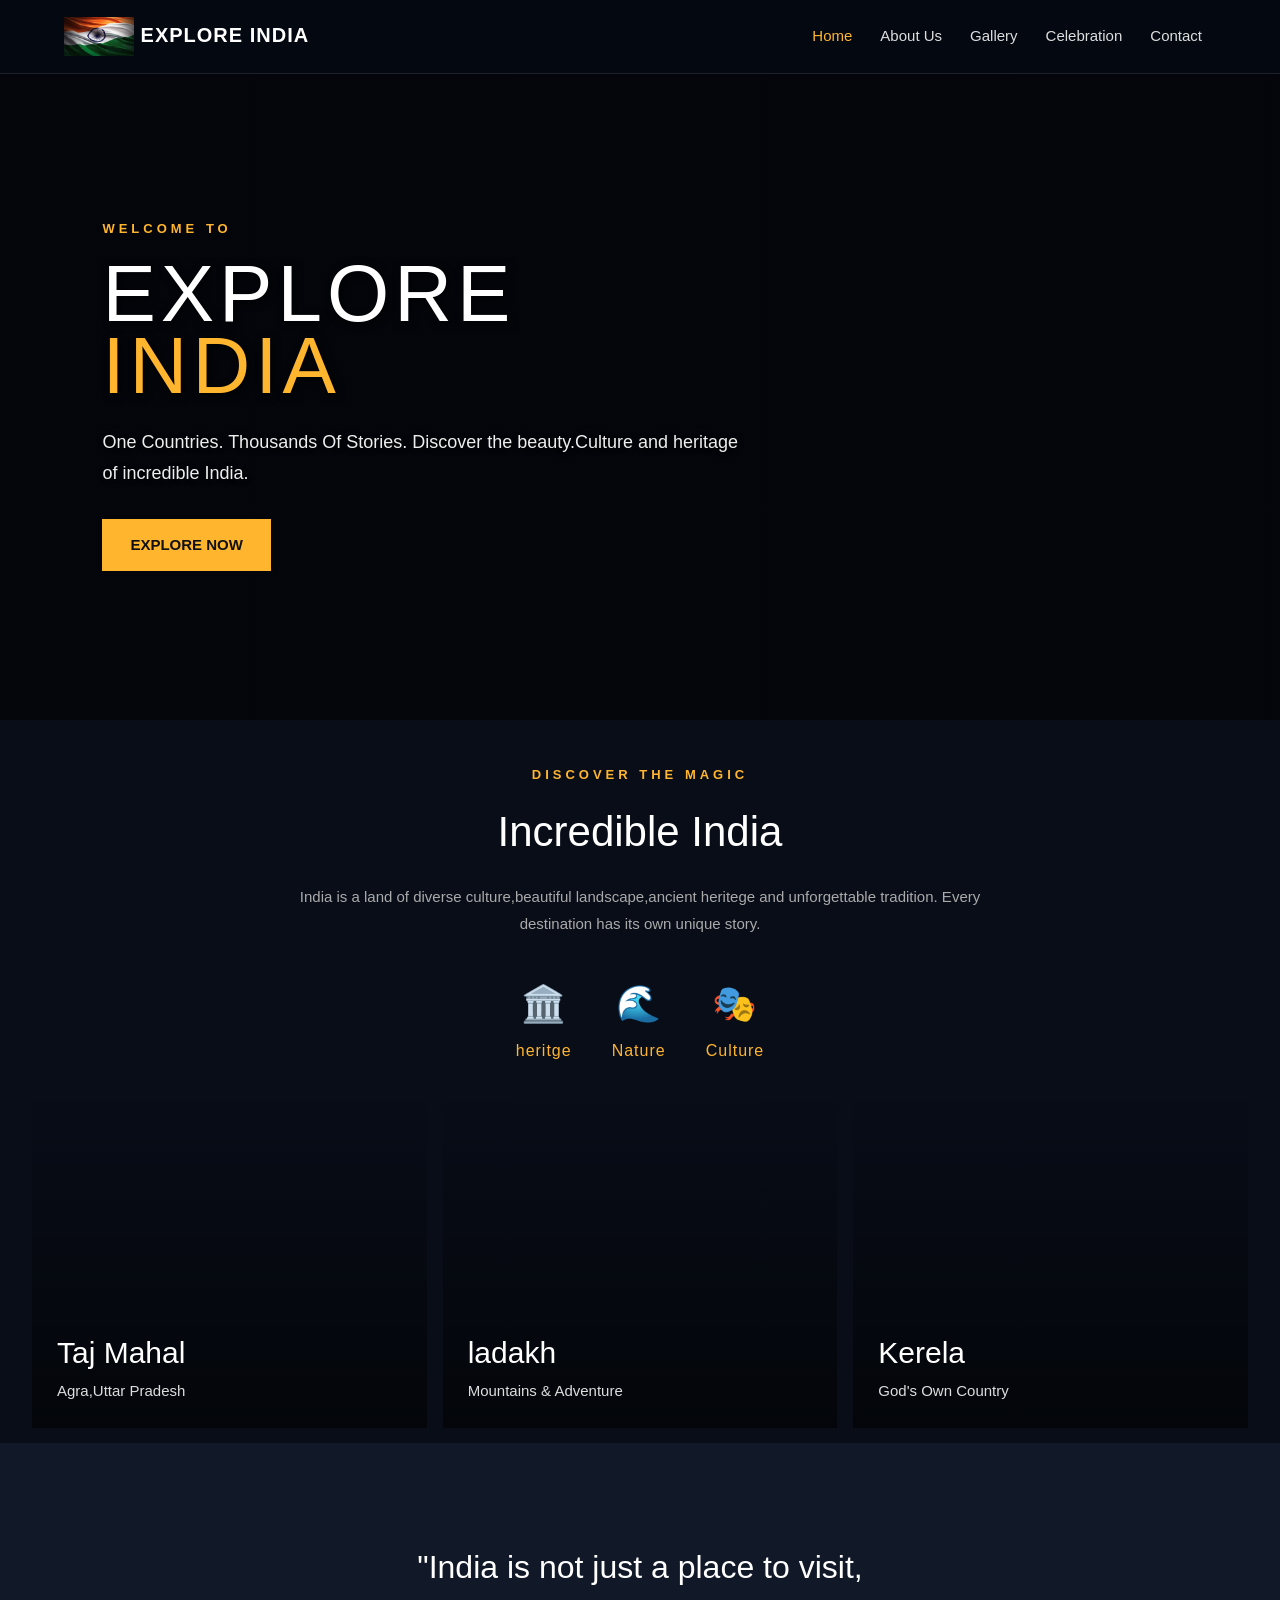
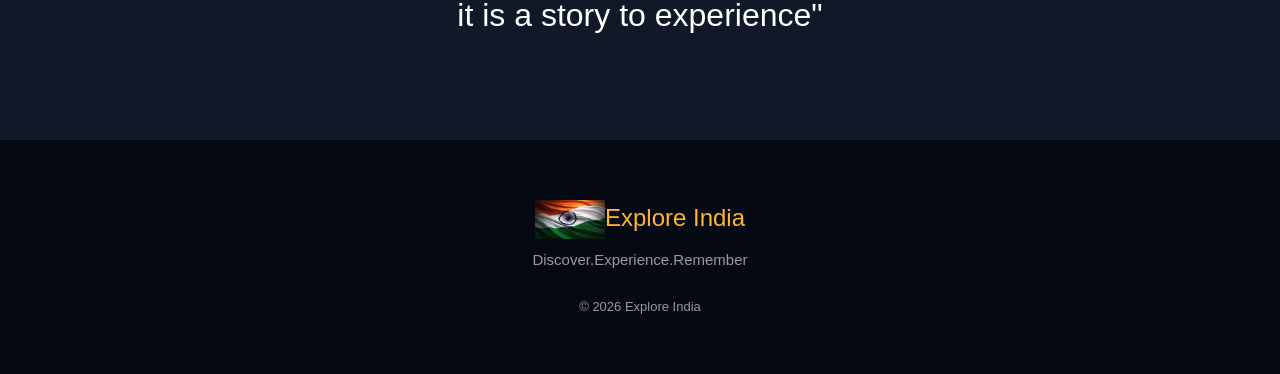
==== index.html @ f3ab79e9 "Add files via upload" ====
<!DOCTYPE html>
<html lang="en">
<head>
    <meta charset="UTF-8">
    <meta name="viewport" content="width=device-width, initial-scale=1.0">
    <title> EXPLORE INDIA</title>
	<link rel="stylesheet" href="style.css">
	<link rel="stylesheet" href="W3.css">
	
</head>
<body>
       <!----Navbar-->
	    
        <nav class="navbar">
             <div class="logo">
              <img src=flag.jpg width="70px"> EXPLORE INDIA
			 </div>

             <div class="nav-links">
                 <a  class="active" href="index.html">Home</a>
                  <a href="about.html">About Us</a>
                   <a href="gallery.html">Gallery</a>
                    <a href="celebration.html">Celebration</a>
                     <a href="contact.html">Contact</a>
             </div>
        </nav>

		 <!--Hero-->

         <section class="hero">

			<div class="video-overlay">
                
				  <video class="bg-video" autoplay muted loop playsinline>
					<source src="https://res.cloudinary.com/nxivxf77/video/upload/v1793941244/premmandir.mp4">
				  </video>

			</div>


		          <div class="hero-content">
				       <p class="small-title">WELCOME TO</p>
					   
					 <h1>
					  EXPLORE<br>
            		  <span>INDIA </span>
					 </h1>
				  
				     <p>
					    One Countries. Thousands Of Stories.
						Discover the beauty.Culture and heritage of incredible India.
					 </p>
				  
				   <a href="gallery.html" class="explore-btn">
				       EXPLORE NOW 
				   </a>
				  
		         </div>
		 
		 </section>
		 <br>
		 <br>

		 <!---Intro-->

		 <section class="intro w3-container">
			      <p class="section-small">
					DISCOVER THE MAGIC</p>
				  <h2>Incredible India</h2>
                  <p class="intro-text">India is a land of diverse culture,beautiful landscape,ancient heritege and unforgettable tradition.
				     Every destination has its own unique story.
				  </p>
                   
				  <div class="intro-highlights">
                   
					<div class="intro-item">
						<span> 🏛️</span>
						<h4>heritge</h4>
					</div>

					<div class="intro-item">
						<span>🌊</span>
						<h4>Nature</h4>
					</div>

					<div class="intro-item">
                       <span>🎭</span>
					   <h4>Culture</h4>
					</div>

				</div>	

				  
        </section>

		<!--Destination-->

		<section  class="destination-section w3-container">
                  <div class="w3-row-padding">
                        <div class="w3-third">
                        <div class="place-card">

							<video autoplay muted loop playsinline class="card-video">
                             <source src="https://res.cloudinary.com/nxivxf77/video/upload/v1793941381/tajmahal.mp4">
							</video>

						<div>
							<h3>Taj Mahal</h3>
							<p>Agra,Uttar Pradesh</p>
                  </div>
             </div>
		   </div>

			<div class="w3-third">

                     <div class="place-card">
						<video autoplay muted loop playsinline class="card-video">
                          <source src="https://res.cloudinary.com/nxivxf77/video/upload/v1793941648/ladakh.mp4">
						</video>
                      <div>
					     <h3>ladakh</h3>
						 <p>Mountains & Adventure</p>
					  </div>
                    </div>
                  </div>
 
				   <div class="w3-third">

					<div class="place-card">
                         
						<video autoplay muted loop playsinline class="card-video" >
                          <source src="https://res.cloudinary.com/nxivxf77/video/upload/v1793941556/kerala.mp4">
						</video>
						<div>
							<h3>Kerela</h3>
				            <p>God's Own Country</p>
                        </div>
					</div>
				</div>
           </div>
		</section>

		<!--Qoute-->

		<section class="quote-section">

			<h2>"India is not just a place to visit,<br>
			     it is a story to experience"</h2>
        </section>

		<!--Footer-->
        
		<footer>
			  
			<h3> <img src=flag.jpg width="70px">Explore India</h3>

			<p>Discover.Experience.Remember</p>

			<p class="copyright">
				© 2026 Explore India
            </p>

	</footer>		
    
</body>
</html>
---- style.css ----
-* { 
    box-sizing: border-box; 
} 
 
html { 
    scroll-behavior: smooth; 
} 
 
body { 
    margin: 0; 
    font-family: Arial, sans-serif; 
    background: #080d18; 
    color: white; 
} 
 
 
/* ========================= 
   NAVBAR 
========================= */ 
 
.navbar { 
    position: fixed; 
    top: 0; 
    left: 0; 
    width: 100%; 
    z-index: 9999; 
 
    min-height: 70px; 
    background: rgba(4, 9, 18, 0.98); 
    display: flex; 
    align-items: center; 
    justify-content: space-between; 
    padding: 0 5%; 
    border-bottom: 1px solid rgba(255,255,255,0.1); 
} 
 
body { 
    padding-top: 70px; 
} 
 
.logo { 
    font-size: 20px; 
    font-weight: bold; 
    letter-spacing: 1px; 
} 
 
.nav-links { 
    display: flex; 
    flex-wrap: wrap; 
    overflow-x: auto; 
} 
 
.nav-links a { 
    color: #ddd; 
    text-decoration: none; 
    padding: 25px 14px; 
    white-space: nowrap; 
    transition: 0.3s; 
} 
 
.nav-links a:hover, 
.nav-links a.active { 
    color: #ffb52e; 
} 
 
 
/* ========================= 
   HERO 
========================= */ 
 
.hero { 
    min-height: 650px; 
 
    display: flex; 
    align-items: center; 
 
    padding: 60px 8%; 
 
    position: relative; 
    overflow: hidden; 
} 
 
.bg-video { 
    position: absolute; 
    top: 0; 
    left: 0; 
    width: 100%; 
    height: 100%; 
    object-fit: cover; 
    z-index: 0; 
} 
 
.video-overlay { 
    position: absolute; 
    inset: 0; 
    background: 
    linear-gradient( 
        90deg, 
        rgba(0,0,0,0.6), 
        rgba(0,0,0,0.6), 
        rgba(0,0,0,0.6) 
    ); 
    z-index: 1; 
} 
 
.hero-content { 
    max-width: 650px; 
    position: relative; 
    z-index: 2; 
} 
 
.small-title, 
.section-small { 
    color: #ffb52e; 
    letter-spacing: 4px; 
    font-size: 13px; 
    font-weight: bold; 
    margin: 0 0 10px; 
} 
 
.hero h1 { 
    font-size: 80px; 
    line-height: 0.9; 
    margin: 20px 0 25px; 
    letter-spacing: 5px; 
    text-shadow: 2px 2px 8px rgba(0,0,0,0.9); 
} 
 
.hero h1 span { 
    color: #ffb52e; 
} 
 
.hero-content > p:not(.small-title) { 
    color: #eee; 
    font-size: 18px; 
    line-height: 1.7; 
    margin: 0 0 10px; 
    text-shadow: 1px 1px 5px rgba(0,0,0,0.9); 
} 
 
.explore-btn { 
    display: inline-block; 
    margin-top: 20px; 
    padding: 15px 28px; 
    background: #ffb52e; 
    color: #111; 
    text-decoration: none; 
    font-weight: bold; 
    transition: 0.3s; 
} 
 
.explore-btn:hover { 
    background: white; 
    transform: translateY(-3px); 
} 
 
 
/* ========================= 
   INTRO 
========================= */ 
 
.intro { 
    text-align: center; 
    padding: 90px 10% 50px; 
} 
 
.intro h2 { 
    font-size: 42px; 
    margin: 15px 0 20px; 
} 
 
.intro-text { 
    max-width: 700px; 
    margin: 0 auto; 
    color: #aaa; 
    line-height: 1.8; 
} 
 
 
/* ========================= 
   INTRO HIGHLIGHTS 
========================= */ 
 
.intro-highlights { 
    display: flex; 
    justify-content: center; 
    gap: 40px; 
    margin-top: 40px; 
    flex-wrap: wrap; 
} 
 
.intro-item { 
    text-align: center; 
} 
 
.intro-item span { 
    font-size: 36px; 
    display: block; 
    margin-bottom: 8px; 
} 
 
.intro-item h4 { 
    margin: 0; 
    color: #ffb52e; 
    font-size: 16px; 
    letter-spacing: 1px; 
} 
 
 
/* ========================= 
   HOME CARDS 
========================= */ 
 
.destination-section { 
    padding: 20px 6% 80px; 
} 
 
.place-card { 
    height: 350px; 
    margin: 15px 0; 
 
    display: flex; 
    align-items: flex-end; 
 
    padding: 25px; 
 
    position: relative; 
    overflow: hidden; 
} 
 
.card-video { 
    position: absolute; 
    top: 0; 
    left: 0; 
    width: 100%; 
    height: 100%; 
    object-fit: cover; 
    z-index: 0; 
} 
 
.place-card::after { 
    content: ""; 
 
    position: absolute; 
    inset: 0; 
 
    background: 
    linear-gradient( 
        transparent, 
        rgba(0,0,0,0.6) 
    ); 
 
    z-index: 1; 
} 
 
.place-card > div { 
    position: relative; 
    z-index: 2; 
} 
 
.place-card h3 { 
    font-size: 30px; 
    margin: 0; 
} 
 
.place-card p { 
    color: #ddd; 
    margin: 5px 0 0; 
} 
 
 
/* HOME VIDEOS */ 
 
 
/* ========================= 
   QUOTE 
========================= */ 
 
.quote-section { 
    padding: 100px 20px; 
    text-align: center; 
    background: #111827; 
} 
 
.quote-section h2 { 
    font-size: 32px; 
    line-height: 1.5; 
    margin: 0; 
} 
 
 
/* ========================= 
   PAGE HEADER 
========================= */ 
 
.page-header { 
    min-height: 650px; 
 
    display: flex; 
    flex-direction: column; 
    justify-content: center; 
    align-items: center; 
 
    text-align: center; 
 
    position: relative; 
    overflow: hidden; 
 
    background: #0a0f1a; 
} 
 
.page-header .bg-video { 
    position: absolute; 
    top: 0; 
    left: 0; 
    width: 100%; 
    height: 100%; 
    object-fit: cover; 
    z-index: 0; 
} 
 
.page-header .header-overlay { 
    position: absolute; 
    inset: 0; 
    background: 
    linear-gradient( 
        rgba(0,0,0,0.6), 
        rgba(0,0,0,0.6),  
    ); 
    z-index: 1; 
} 
 
.page-header p, 
.page-header h1 { 
    position: relative; 
    z-index: 2; 
} 
 
.page-header p { 
    color:red; 
    letter-spacing: 5px; 
    font-size: 13px; 
    margin: 0 0 10px; 
} 
 
.page-header h1 { 
    font-size: 55px; 
    margin: 10px 0 0; 
    color:black; 
} 
 
 
/* ========================= 
   ABOUT 
========================= */ 
 
.about-section { 
    padding: 90px 8%; 
} 
 
.about-section h2 { 
    font-size: 42px; 
    margin: 15px 0 20px; 
} 
 
.about-section p { 
    color: #aaa; 
    line-height: 1.8; 
    margin: 0 0 15px; 
} 
 
.about-box { 
    padding: 50px; 
    margin: 20px 0; 
    text-align: center; 
 
    border: 1px solid rgba(255,181,46,0.4); 
    background:#101827 ;
    
    font: size 16px;
   
} 
 
.about-icon { 
    font-size: 70px; 
    margin-bottom: 15px; 
} 
 
.about-box h3 { 
    margin: 0 0 15px; 
} 
 
.about-box p { 
    margin: 0; 
} 
 
.features { 
    background: #101827; 
    padding: 80px 7%; 
    text-align: center; 
} 
 
.features h2 { 
    font-size: 38px; 
    margin: 0 0 40px; 
} 
 
.feature-card { 
    padding: 35px 20px; 
    margin: 10px 0; 
 
    background: #080d18; 
 
    min-height: 220px; 
} 
 
.feature-card span { 
    font-size: 45px; 
} 
 
.feature-card h3 { 
    color: #ffb52e; 
    margin: 15px 0 10px; 
} 
 
.feature-card p { 
    color: #aaa; 
    line-height: 1.6; 
    margin: 0; 
} 
 
 
/* ========================= 
   GALLERY 
========================= */ 
 
.gallery-section { 
    padding: 70px 7%;
} 
 
.gallery-title { 
    text-align: center; 
    font-size: 42px; 
    margin-bottom: 40px; 
} 
 
.center { 
    text-align: center; 
} 
 
.gallery-card { 
    height: 340px; 
 
    margin: 15px 20px+; 
 
    position: relative; 
 
    display: flex; 
    align-items: flex-end; 
 
    padding: 25px; 
 
    overflow: hidden; 
 
    transition: 0.4s; 
} 
 
.gallery-card:hover { 
    transform: translateY(-8px); 
} 
 
.card-video { 
    position: absolute; 
    top: 0; 
    left: 0; 
    width: 100%; 
    height: 100%; 
    object-fit: cover; 
    z-index: 0; 
} 
 
.gallery-card::after { 
    content: ""; 
 
    position: absolute; 
    inset: 0; 
 
    background: 
    linear-gradient( 
        transparent 35%, 
        rgba(0,0,0,0.9) 
    ); 
 
    z-index: 1; 
} 
 
.gallery-card:hover::after { 
    background: 
    linear-gradient( 
        transparent 20%, 
        rgba(0,0,0,0.95) 
    ); 
} 
 
.gallery-text { 
    position: relative; 
    z-index: 2; 
} 
 
.gallery-text h2 { 
    margin: 0; 
    font-size: 25px; 
} 
 
.gallery-text p { 
    color: #ddd; 
    margin: 5px 0 0; 
} 
 
 
/* ========================= 
   CELEBRATION 
========================= */ 
 
.celebration-header { 
    position: relative; 
    overflow: hidden; 
} 
 
.celebration-header .bg-video { 
    position: absolute; 
    top: 0; 
    left: 0; 
    width: 100%; 
    height: 100%; 
    object-fit: cover; 
    z-index: 0; 
} 
 
.festival-intro { 
    text-align: center; 
    padding: 80px 20px 40px; 
} 
 
.festival-intro h2 { 
    font-size: 42px; 
} 
 
.festival-intro > p:last-child { 
    color: #aaa; 
    max-width: 600px; 
    margin: 15px auto 0; 
} 
 
.festival-gallery { 
    padding: 20px 7% 80px; 
} 
 
.festival-image { 
    height: 350px; 
 
    margin: 15px 0; 
 
    display: flex; 
    align-items: flex-end; 
 
    padding: 25px; 
 
    position: relative; 
 
    overflow: hidden; 
 
    transition: 0.4s; 
} 
 
.festival-image:hover { 
    transform: translateY(-8px); 
} 
 
.festival-image .card-video { 
    position: absolute; 
    top: 0; 
    left: 0; 
    width: 100%; 
    height: 100%; 
    object-fit: cover; 
    z-index: 0; 
} 
 
.festival-image::after { 
    content: ""; 
 
    position: absolute; 
    inset: 0; 
 
    background: 
    linear-gradient( 
        transparent 25%, 
        rgba(0,0,0,0.92) 
    ); 
 
    z-index: 1; 
} 
 
.festival-image:hover::after { 
    background: 
    linear-gradient( 
        transparent 10%, 
        rgba(0,0,0,0.95) 
    ); 
} 
 
.festival-image > div { 
    position: relative; 
    z-index: 2; 
} 
 
.festival-image h3 { 
    font-size: 27px; 
    margin: 0; 
} 
 
.festival-image p { 
    color: #ddd; 
    margin: 5px 0 0; 
} 
 
/* ========================= 
   CONTACT 
========================= */ 
 
.contact-section { 
    padding: 90px 8%; 
} 
 
.contact-section h2 { 
    font-size: 42px; 
    margin: 15px 0 20px; 
} 
 
.contact-info p { 
    color: #aaa; 
    line-height: 1.7; 
    margin: 0 0 15px; 
} 
 
.contact-item { 
    margin-top: 30px; 
} 
 
.contact-item strong { 
    color: #ffb52e; 
} 
 
.contact-form { 
    background: #101827; 
    padding: 35px; 
    margin-top: 20px; 
} 
 
.contact-form h3 { 
    font-size: 28px; 
    margin: 0 0 10px; 
} 
 
.contact-form label { 
    display: block; 
    margin-top: 20px; 
    margin-bottom: 7px; 
} 
 
.contact-form input, 
.contact-form textarea { 
    background: #080d18; 
    color: white; 
    border: 1px solid #334155; 
    padding: 14px; 
    width: 100%; 
} 
 
.contact-form textarea { 
    height: 130px; 
    resize: none; 
} 
 
.contact-form input:focus, 
.contact-form textarea:focus { 
    border-color: #ffb52e; 
    outline: none; 
} 
 
.send-btn { 
    margin-top: 25px; 
    padding: 14px 25px; 
 
    background: #ffb52e; 
 
    border: none; 
 
    font-weight: bold; 
 
    cursor: pointer; 
 
    transition: 0.3s; 
} 
 
.send-btn:hover { 
    background: white; 
    transform: translateY(-3px); 
} 
 
 
/* ========================= 
   STATISTICS 
========================= */ 
 
.stats-section { 
    padding: 60px 7%; 
    text-align: center; 
    background: #080d18; 
} 
 
.stat-card { 
    padding: 30px 15px; 
    margin: 10px 0; 
    background: #101827; 
    border: 1px solid rgba(255, 181, 46, 0.3); 
    min-height: 140px; 
} 
 
.stat-card h3 { 
    font-size: 38px; 
    color: #ffb52e; 
    margin: 0; 
} 
 
.stat-card p { 
    color: #aaa; 
    margin: 8px 0 0; 
} 
 
 
 
 
/* ========================= 
   VIDEO 
========================= */ 
 
.video-section { 
    padding: 80px 7%; 
    text-align: center; 
    background: #101827; 
} 
 
.video-section h2 { 
    font-size: 42px; 
    margin: 15px 0 30px; 
} 
 
.india-video { 
    display: block; 
    width: 100%; 
    max-width: 1000px; 
    height: auto; 
    margin: 0 auto; 
    background: #050914; 
    border: 1px solid rgba(255,181,46,0.35); 
} 
 
 
/* ========================= 
   FOOTER 
========================= */ 
 
footer { 
    text-align: center; 
 
    padding: 50px 20px; 
 
    background: #050914; 
 
    border-top: 1px solid rgba(255,255,255,0.08); 
} 
 
footer h3 { 
    color: #ffb52e; 
} 
 
footer p { 
    color: #999; 
    margin: 8px 0; 
} 
 
.copyright { 
    font-size: 13px; 
    margin-top: 25px; 
} 
 
 
/* ========================= 
   MOBILE 
========================= */ 
 
@media screen and (max-width: 700px) { 
 
    body { 
        padding-top: 120px; 
    } 
 
    .w3-quarter { 
        width: 100%; 
    } 
 
    .navbar { 
        display: flex; 
        flex-direction: column; 
        align-items: center; 
        padding: 15px 10px; 
    } 
 
    .logo { 
        text-align: center; 
        padding-bottom: 10px; 
    } 
 
    .nav-links { 
        justify-content: center; 
        width: 100%; 
        gap: 5px; 
    } 
 
    .nav-links a { 
        padding: 10px 10px; 
        font-size: 13px; 
    } 
 
    .hero { 
        min-height: 550px; 
        padding: 40px 7%; 
    } 
 
    .hero h1 { 
        font-size: 50px; 
    } 
 
    .hero-content > p:not(.small-title) { 
        font-size: 16px; 
    } 
 
    .page-header h1 { 
        font-size: 38px; 
    } 
 
    .intro h2, 
    .about-section h2, 
    .contact-section h2, 
    .festival-intro h2, 
    .gallery-title { 
        font-size: 30px; 
    } 
 
    .contact-form { 
        margin-top: 40px; 
    } 
 
    .stat-card h3 { 
        font-size: 32px; 
    } 
 
    .intro-highlights { 
        gap: 25px; 
    } 
 
    .quote-section h2 { 
        font-size: 22px; 
    } 
 
    .culture-banner h2 { 
        font-size: 28px; 
    } 
 
    .place-card, 
    .gallery-card, 
    .festival-image { 
        height: 280px; 
    } 
 
    .about-box { 
        padding: 30px 20px; 
    } 
 
    .about-section, 
    .contact-section { 
        padding: 60px 5%; 
    } 
 
}
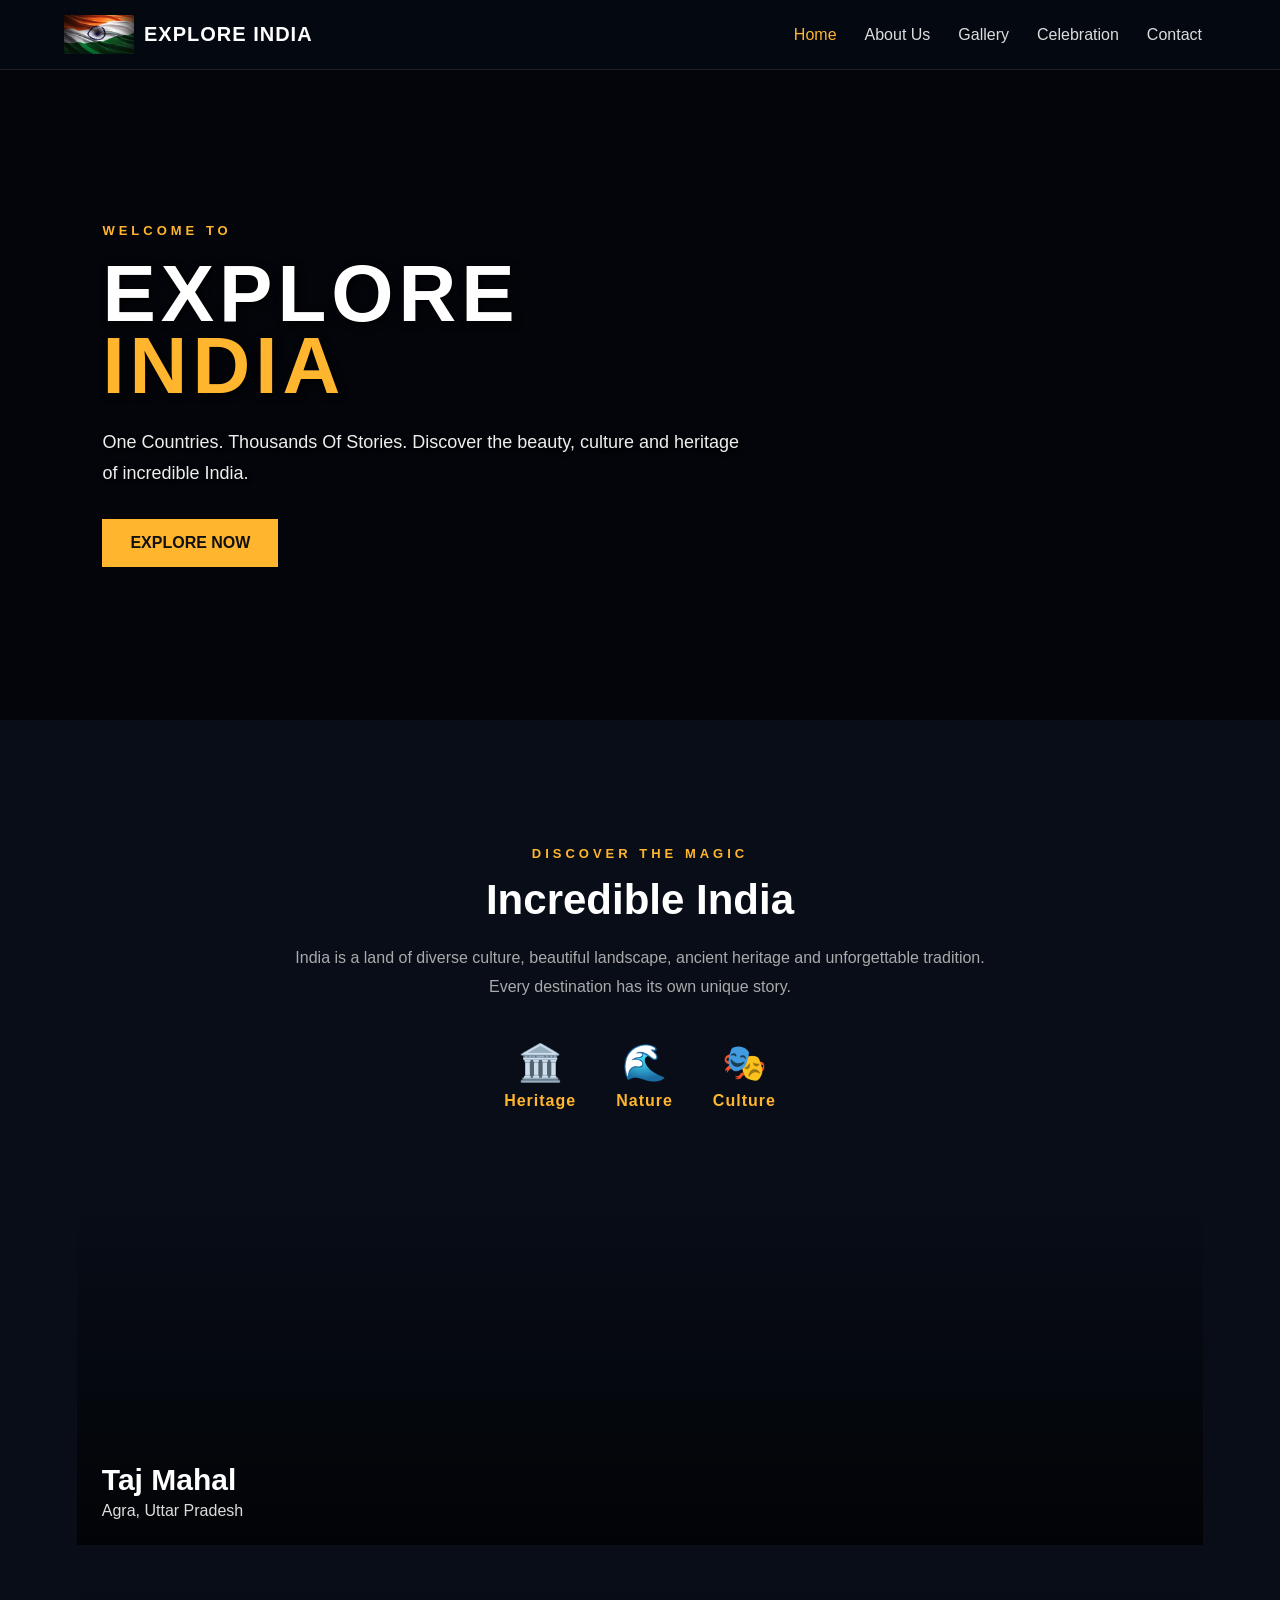
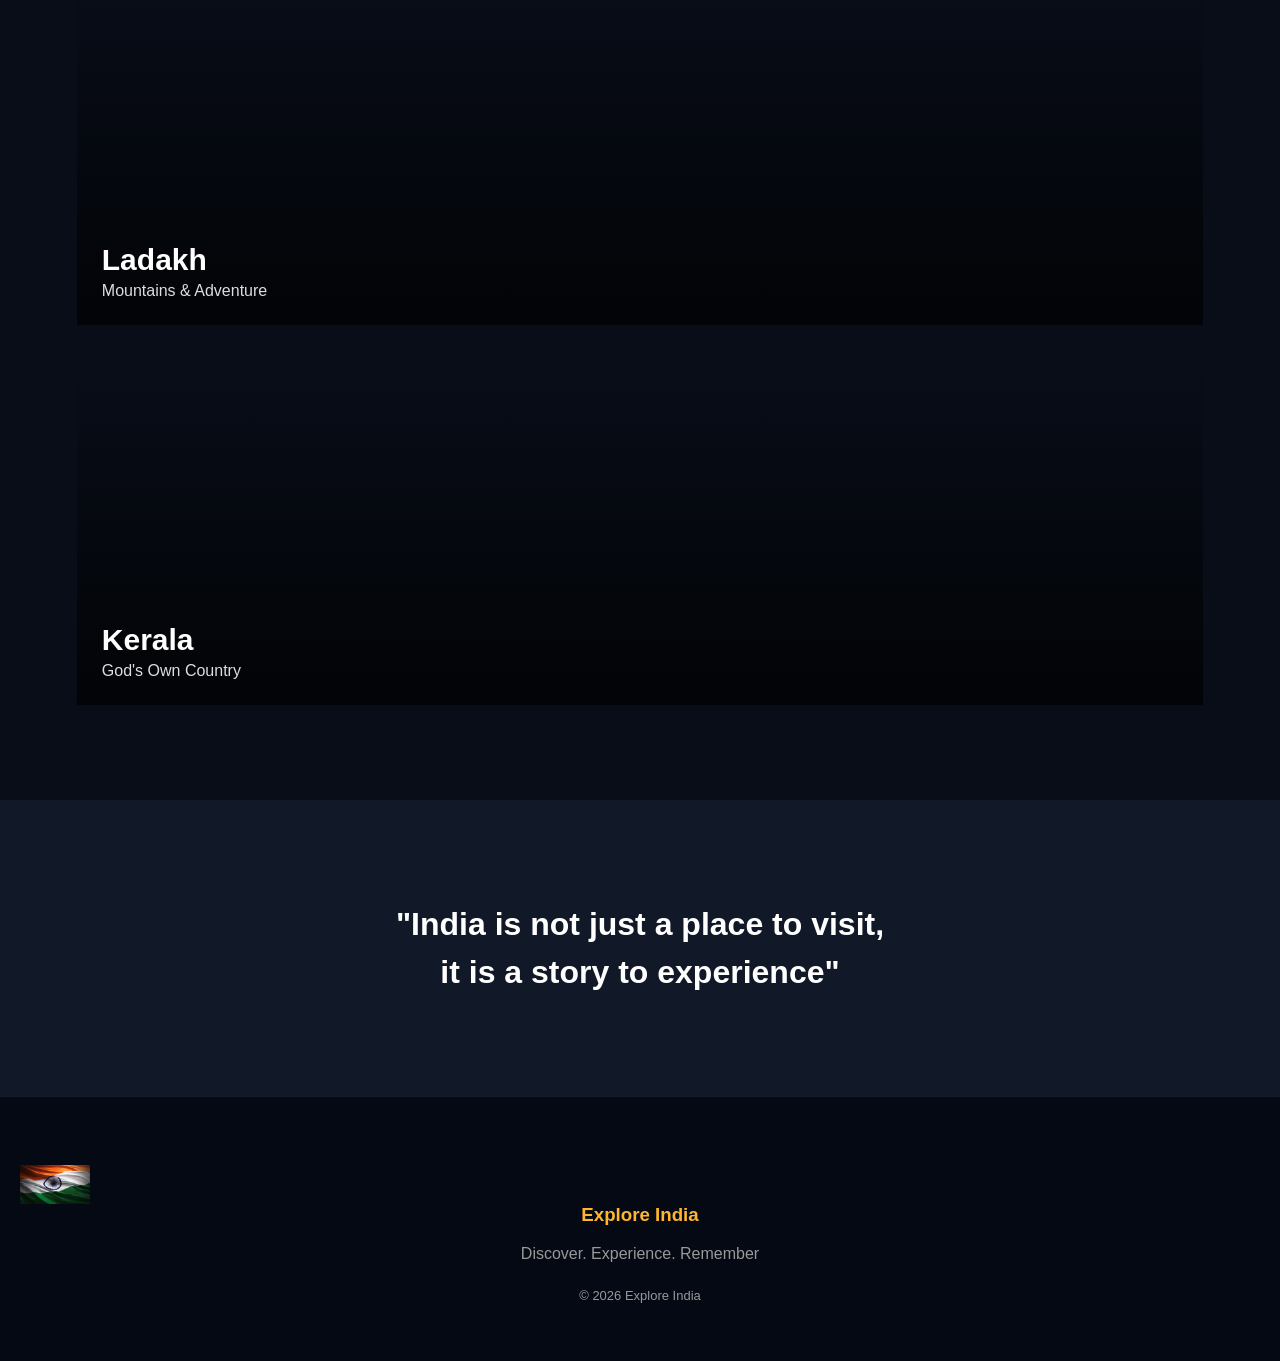
==== commit 0c4cb9d4: "Fix responsive gallery/celebration layout, normalize stylesheet casing, and correct broken contact m" ====
--- a/index.html
+++ b/index.html
@@ -1,166 +1,127 @@
-<!DOCTYPE html>
-<html lang="en">
-<head>
-    <meta charset="UTF-8">
-    <meta name="viewport" content="width=device-width, initial-scale=1.0">
-    <title> EXPLORE INDIA</title>
-	<link rel="stylesheet" href="style.css">
-	<link rel="stylesheet" href="W3.css">
-	
-</head>
-<body>
-       <!----Navbar-->
-	    
-        <nav class="navbar">
-             <div class="logo">
-              <img src=flag.jpg width="70px"> EXPLORE INDIA
-			 </div>
-
-             <div class="nav-links">
-                 <a  class="active" href="index.html">Home</a>
-                  <a href="about.html">About Us</a>
-                   <a href="gallery.html">Gallery</a>
-                    <a href="celebration.html">Celebration</a>
-                     <a href="contact.html">Contact</a>
-             </div>
-        </nav>
-
-		 <!--Hero-->
-
-         <section class="hero">
-
-			<div class="video-overlay">
-                
-				  <video class="bg-video" autoplay muted loop playsinline>
-					<source src="https://res.cloudinary.com/nxivxf77/video/upload/v1793941244/premmandir.mp4">
-				  </video>
-
-			</div>
-
-
-		          <div class="hero-content">
-				       <p class="small-title">WELCOME TO</p>
-					   
-					 <h1>
-					  EXPLORE<br>
-            		  <span>INDIA </span>
-					 </h1>
-				  
-				     <p>
-					    One Countries. Thousands Of Stories.
-						Discover the beauty.Culture and heritage of incredible India.
-					 </p>
-				  
-				   <a href="gallery.html" class="explore-btn">
-				       EXPLORE NOW 
-				   </a>
-				  
-		         </div>
-		 
-		 </section>
-		 <br>
-		 <br>
-
-		 <!---Intro-->
-
-		 <section class="intro w3-container">
-			      <p class="section-small">
-					DISCOVER THE MAGIC</p>
-				  <h2>Incredible India</h2>
-                  <p class="intro-text">India is a land of diverse culture,beautiful landscape,ancient heritege and unforgettable tradition.
-				     Every destination has its own unique story.
-				  </p>
-                   
-				  <div class="intro-highlights">
-                   
-					<div class="intro-item">
-						<span> 🏛️</span>
-						<h4>heritge</h4>
-					</div>
-
-					<div class="intro-item">
-						<span>🌊</span>
-						<h4>Nature</h4>
-					</div>
-
-					<div class="intro-item">
-                       <span>🎭</span>
-					   <h4>Culture</h4>
-					</div>
-
-				</div>	
-
-				  
-        </section>
-
-		<!--Destination-->
-
-		<section  class="destination-section w3-container">
-                  <div class="w3-row-padding">
-                        <div class="w3-third">
-                        <div class="place-card">
-
-							<video autoplay muted loop playsinline class="card-video">
-                             <source src="https://res.cloudinary.com/nxivxf77/video/upload/v1793941381/tajmahal.mp4">
-							</video>
-
-						<div>
-							<h3>Taj Mahal</h3>
-							<p>Agra,Uttar Pradesh</p>
-                  </div>
-             </div>
-		   </div>
-
-			<div class="w3-third">
-
-                     <div class="place-card">
-						<video autoplay muted loop playsinline class="card-video">
-                          <source src="https://res.cloudinary.com/nxivxf77/video/upload/v1793941648/ladakh.mp4">
-						</video>
-                      <div>
-					     <h3>ladakh</h3>
-						 <p>Mountains & Adventure</p>
-					  </div>
-                    </div>
-                  </div>
- 
-				   <div class="w3-third">
-
-					<div class="place-card">
-                         
-						<video autoplay muted loop playsinline class="card-video" >
-                          <source src="https://res.cloudinary.com/nxivxf77/video/upload/v1793941556/kerala.mp4">
-						</video>
-						<div>
-							<h3>Kerela</h3>
-				            <p>God's Own Country</p>
-                        </div>
-					</div>
-				</div>
-           </div>
-		</section>
-
-		<!--Qoute-->
-
-		<section class="quote-section">
-
-			<h2>"India is not just a place to visit,<br>
-			     it is a story to experience"</h2>
-        </section>
-
-		<!--Footer-->
-        
-		<footer>
-			  
-			<h3> <img src=flag.jpg width="70px">Explore India</h3>
-
-			<p>Discover.Experience.Remember</p>
-
-			<p class="copyright">
-				© 2026 Explore India
-            </p>
-
-	</footer>		
-    
-</body>
-</html>+<!DOCTYPE html>
+<html lang="en">
+<head>
+    <meta charset="UTF-8">
+    <meta name="viewport" content="width=device-width, initial-scale=1.0">
+    <title> EXPLORE INDIA</title>
+    <link rel="stylesheet" href="w3.css">
+    <link rel="stylesheet" href="style.css">
+</head>
+<body>
+    <nav class="navbar">
+        <div class="logo">
+            <img src="flag.jpg" width="70px" alt="Explore India flag"> EXPLORE INDIA
+        </div>
+
+        <div class="nav-links">
+            <a class="active" href="index.html">Home</a>
+            <a href="about.html">About Us</a>
+            <a href="gallery.html">Gallery</a>
+            <a href="celebration.html">Celebration</a>
+            <a href="contact.html">Contact</a>
+        </div>
+    </nav>
+
+    <section class="hero">
+        <div class="video-overlay">
+            <video class="bg-video" autoplay muted loop playsinline>
+                <source src="https://res.cloudinary.com/nxivxf77/video/upload/v1793941244/premmandir.mp4">
+            </video>
+        </div>
+
+        <div class="hero-content">
+            <p class="small-title">WELCOME TO</p>
+
+            <h1>
+                EXPLORE<br>
+                <span>INDIA </span>
+            </h1>
+
+            <p>
+                One Countries. Thousands Of Stories.
+                Discover the beauty, culture and heritage of incredible India.
+            </p>
+
+            <a href="gallery.html" class="explore-btn">
+                EXPLORE NOW
+            </a>
+        </div>
+    </section>
+
+    <br>
+    <br>
+
+    <section class="intro w3-container">
+        <p class="section-small">DISCOVER THE MAGIC</p>
+        <h2>Incredible India</h2>
+        <p class="intro-text">India is a land of diverse culture, beautiful landscape, ancient heritage and unforgettable tradition. Every destination has its own unique story.</p>
+
+        <div class="intro-highlights">
+            <div class="intro-item">
+                <span>🏛️</span>
+                <h4>Heritage</h4>
+            </div>
+
+            <div class="intro-item">
+                <span>🌊</span>
+                <h4>Nature</h4>
+            </div>
+
+            <div class="intro-item">
+                <span>🎭</span>
+                <h4>Culture</h4>
+            </div>
+        </div>
+    </section>
+
+    <section class="destination-section w3-container">
+        <div class="w3-row-padding">
+            <div class="w3-third">
+                <div class="place-card">
+                    <video autoplay muted loop playsinline class="card-video">
+                        <source src="https://res.cloudinary.com/nxivxf77/video/upload/v1793941381/tajmahal.mp4">
+                    </video>
+                    <div>
+                        <h3>Taj Mahal</h3>
+                        <p>Agra, Uttar Pradesh</p>
+                    </div>
+                </div>
+            </div>
+
+            <div class="w3-third">
+                <div class="place-card">
+                    <video autoplay muted loop playsinline class="card-video">
+                        <source src="https://res.cloudinary.com/nxivxf77/video/upload/v1793941648/ladakh.mp4">
+                    </video>
+                    <div>
+                        <h3>Ladakh</h3>
+                        <p>Mountains & Adventure</p>
+                    </div>
+                </div>
+            </div>
+
+            <div class="w3-third">
+                <div class="place-card">
+                    <video autoplay muted loop playsinline class="card-video">
+                        <source src="https://res.cloudinary.com/nxivxf77/video/upload/v1793941556/kerala.mp4">
+                    </video>
+                    <div>
+                        <h3>Kerala</h3>
+                        <p>God's Own Country</p>
+                    </div>
+                </div>
+            </div>
+        </div>
+    </section>
+
+    <section class="quote-section">
+        <h2>"India is not just a place to visit,<br> it is a story to experience"</h2>
+    </section>
+
+    <footer>
+        <h3><img src="flag.jpg" width="70px" alt="Explore India flag"> Explore India</h3>
+        <p>Discover. Experience. Remember</p>
+        <p class="copyright">© 2026 Explore India</p>
+    </footer>
+</body>
+</html>
--- a/style.css
+++ b/style.css
@@ -1,897 +1,684 @@
--* { 
-    box-sizing: border-box; 
-} 
- 
-html { 
-    scroll-behavior: smooth; 
-} 
- 
-body { 
-    margin: 0; 
-    font-family: Arial, sans-serif; 
-    background: #080d18; 
-    color: white; 
-} 
- 
- 
-/* ========================= 
-   NAVBAR 
-========================= */ 
- 
-.navbar { 
-    position: fixed; 
-    top: 0; 
-    left: 0; 
-    width: 100%; 
-    z-index: 9999; 
- 
-    min-height: 70px; 
-    background: rgba(4, 9, 18, 0.98); 
-    display: flex; 
-    align-items: center; 
-    justify-content: space-between; 
-    padding: 0 5%; 
-    border-bottom: 1px solid rgba(255,255,255,0.1); 
-} 
- 
-body { 
-    padding-top: 70px; 
-} 
- 
-.logo { 
-    font-size: 20px; 
-    font-weight: bold; 
-    letter-spacing: 1px; 
-} 
- 
-.nav-links { 
-    display: flex; 
-    flex-wrap: wrap; 
-    overflow-x: auto; 
-} 
- 
-.nav-links a { 
-    color: #ddd; 
-    text-decoration: none; 
-    padding: 25px 14px; 
-    white-space: nowrap; 
-    transition: 0.3s; 
-} 
- 
-.nav-links a:hover, 
-.nav-links a.active { 
-    color: #ffb52e; 
-} 
- 
- 
-/* ========================= 
-   HERO 
-========================= */ 
- 
-.hero { 
-    min-height: 650px; 
- 
-    display: flex; 
-    align-items: center; 
- 
-    padding: 60px 8%; 
- 
-    position: relative; 
-    overflow: hidden; 
-} 
- 
-.bg-video { 
-    position: absolute; 
-    top: 0; 
-    left: 0; 
-    width: 100%; 
-    height: 100%; 
-    object-fit: cover; 
-    z-index: 0; 
-} 
- 
-.video-overlay { 
-    position: absolute; 
-    inset: 0; 
-    background: 
-    linear-gradient( 
-        90deg, 
-        rgba(0,0,0,0.6), 
-        rgba(0,0,0,0.6), 
-        rgba(0,0,0,0.6) 
-    ); 
-    z-index: 1; 
-} 
- 
-.hero-content { 
-    max-width: 650px; 
-    position: relative; 
-    z-index: 2; 
-} 
- 
-.small-title, 
-.section-small { 
-    color: #ffb52e; 
-    letter-spacing: 4px; 
-    font-size: 13px; 
-    font-weight: bold; 
-    margin: 0 0 10px; 
-} 
- 
-.hero h1 { 
-    font-size: 80px; 
-    line-height: 0.9; 
-    margin: 20px 0 25px; 
-    letter-spacing: 5px; 
-    text-shadow: 2px 2px 8px rgba(0,0,0,0.9); 
-} 
- 
-.hero h1 span { 
-    color: #ffb52e; 
-} 
- 
-.hero-content > p:not(.small-title) { 
-    color: #eee; 
-    font-size: 18px; 
-    line-height: 1.7; 
-    margin: 0 0 10px; 
-    text-shadow: 1px 1px 5px rgba(0,0,0,0.9); 
-} 
- 
-.explore-btn { 
-    display: inline-block; 
-    margin-top: 20px; 
-    padding: 15px 28px; 
-    background: #ffb52e; 
-    color: #111; 
-    text-decoration: none; 
-    font-weight: bold; 
-    transition: 0.3s; 
-} 
- 
-.explore-btn:hover { 
-    background: white; 
-    transform: translateY(-3px); 
-} 
- 
- 
-/* ========================= 
-   INTRO 
-========================= */ 
- 
-.intro { 
-    text-align: center; 
-    padding: 90px 10% 50px; 
-} 
- 
-.intro h2 { 
-    font-size: 42px; 
-    margin: 15px 0 20px; 
-} 
- 
-.intro-text { 
-    max-width: 700px; 
-    margin: 0 auto; 
-    color: #aaa; 
-    line-height: 1.8; 
-} 
- 
- 
-/* ========================= 
-   INTRO HIGHLIGHTS 
-========================= */ 
- 
-.intro-highlights { 
-    display: flex; 
-    justify-content: center; 
-    gap: 40px; 
-    margin-top: 40px; 
-    flex-wrap: wrap; 
-} 
- 
-.intro-item { 
-    text-align: center; 
-} 
- 
-.intro-item span { 
-    font-size: 36px; 
-    display: block; 
-    margin-bottom: 8px; 
-} 
- 
-.intro-item h4 { 
-    margin: 0; 
-    color: #ffb52e; 
-    font-size: 16px; 
-    letter-spacing: 1px; 
-} 
- 
- 
-/* ========================= 
-   HOME CARDS 
-========================= */ 
- 
-.destination-section { 
-    padding: 20px 6% 80px; 
-} 
- 
-.place-card { 
-    height: 350px; 
-    margin: 15px 0; 
- 
-    display: flex; 
-    align-items: flex-end; 
- 
-    padding: 25px; 
- 
-    position: relative; 
-    overflow: hidden; 
-} 
- 
-.card-video { 
-    position: absolute; 
-    top: 0; 
-    left: 0; 
-    width: 100%; 
-    height: 100%; 
-    object-fit: cover; 
-    z-index: 0; 
-} 
- 
-.place-card::after { 
-    content: ""; 
- 
-    position: absolute; 
-    inset: 0; 
- 
-    background: 
-    linear-gradient( 
-        transparent, 
-        rgba(0,0,0,0.6) 
-    ); 
- 
-    z-index: 1; 
-} 
- 
-.place-card > div { 
-    position: relative; 
-    z-index: 2; 
-} 
- 
-.place-card h3 { 
-    font-size: 30px; 
-    margin: 0; 
-} 
- 
-.place-card p { 
-    color: #ddd; 
-    margin: 5px 0 0; 
-} 
- 
- 
-/* HOME VIDEOS */ 
- 
- 
-/* ========================= 
-   QUOTE 
-========================= */ 
- 
-.quote-section { 
-    padding: 100px 20px; 
-    text-align: center; 
-    background: #111827; 
-} 
- 
-.quote-section h2 { 
-    font-size: 32px; 
-    line-height: 1.5; 
-    margin: 0; 
-} 
- 
- 
-/* ========================= 
-   PAGE HEADER 
-========================= */ 
- 
-.page-header { 
-    min-height: 650px; 
- 
-    display: flex; 
-    flex-direction: column; 
-    justify-content: center; 
-    align-items: center; 
- 
-    text-align: center; 
- 
-    position: relative; 
-    overflow: hidden; 
- 
-    background: #0a0f1a; 
-} 
- 
-.page-header .bg-video { 
-    position: absolute; 
-    top: 0; 
-    left: 0; 
-    width: 100%; 
-    height: 100%; 
-    object-fit: cover; 
-    z-index: 0; 
-} 
- 
-.page-header .header-overlay { 
-    position: absolute; 
-    inset: 0; 
-    background: 
-    linear-gradient( 
-        rgba(0,0,0,0.6), 
-        rgba(0,0,0,0.6),  
-    ); 
-    z-index: 1; 
-} 
- 
-.page-header p, 
-.page-header h1 { 
-    position: relative; 
-    z-index: 2; 
-} 
- 
-.page-header p { 
-    color:red; 
-    letter-spacing: 5px; 
-    font-size: 13px; 
-    margin: 0 0 10px; 
-} 
- 
-.page-header h1 { 
-    font-size: 55px; 
-    margin: 10px 0 0; 
-    color:black; 
-} 
- 
- 
-/* ========================= 
-   ABOUT 
-========================= */ 
- 
-.about-section { 
-    padding: 90px 8%; 
-} 
- 
-.about-section h2 { 
-    font-size: 42px; 
-    margin: 15px 0 20px; 
-} 
- 
-.about-section p { 
-    color: #aaa; 
-    line-height: 1.8; 
-    margin: 0 0 15px; 
-} 
- 
-.about-box { 
-    padding: 50px; 
-    margin: 20px 0; 
-    text-align: center; 
- 
-    border: 1px solid rgba(255,181,46,0.4); 
-    background:#101827 ;
-    
-    font: size 16px;
-   
-} 
- 
-.about-icon { 
-    font-size: 70px; 
-    margin-bottom: 15px; 
-} 
- 
-.about-box h3 { 
-    margin: 0 0 15px; 
-} 
- 
-.about-box p { 
-    margin: 0; 
-} 
- 
-.features { 
-    background: #101827; 
-    padding: 80px 7%; 
-    text-align: center; 
-} 
- 
-.features h2 { 
-    font-size: 38px; 
-    margin: 0 0 40px; 
-} 
- 
-.feature-card { 
-    padding: 35px 20px; 
-    margin: 10px 0; 
- 
-    background: #080d18; 
- 
-    min-height: 220px; 
-} 
- 
-.feature-card span { 
-    font-size: 45px; 
-} 
- 
-.feature-card h3 { 
-    color: #ffb52e; 
-    margin: 15px 0 10px; 
-} 
- 
-.feature-card p { 
-    color: #aaa; 
-    line-height: 1.6; 
-    margin: 0; 
-} 
- 
- 
-/* ========================= 
-   GALLERY 
-========================= */ 
- 
-.gallery-section { 
-    padding: 70px 7%;
-} 
- 
-.gallery-title { 
-    text-align: center; 
-    font-size: 42px; 
-    margin-bottom: 40px; 
-} 
- 
-.center { 
-    text-align: center; 
-} 
- 
-.gallery-card { 
-    height: 340px; 
- 
-    margin: 15px 20px+; 
- 
-    position: relative; 
- 
-    display: flex; 
-    align-items: flex-end; 
- 
-    padding: 25px; 
- 
-    overflow: hidden; 
- 
-    transition: 0.4s; 
-} 
- 
-.gallery-card:hover { 
-    transform: translateY(-8px); 
-} 
- 
-.card-video { 
-    position: absolute; 
-    top: 0; 
-    left: 0; 
-    width: 100%; 
-    height: 100%; 
-    object-fit: cover; 
-    z-index: 0; 
-} 
- 
-.gallery-card::after { 
-    content: ""; 
- 
-    position: absolute; 
-    inset: 0; 
- 
-    background: 
-    linear-gradient( 
-        transparent 35%, 
-        rgba(0,0,0,0.9) 
-    ); 
- 
-    z-index: 1; 
-} 
- 
-.gallery-card:hover::after { 
-    background: 
-    linear-gradient( 
-        transparent 20%, 
-        rgba(0,0,0,0.95) 
-    ); 
-} 
- 
-.gallery-text { 
-    position: relative; 
-    z-index: 2; 
-} 
- 
-.gallery-text h2 { 
-    margin: 0; 
-    font-size: 25px; 
-} 
- 
-.gallery-text p { 
-    color: #ddd; 
-    margin: 5px 0 0; 
-} 
- 
- 
-/* ========================= 
-   CELEBRATION 
-========================= */ 
- 
-.celebration-header { 
-    position: relative; 
-    overflow: hidden; 
-} 
- 
-.celebration-header .bg-video { 
-    position: absolute; 
-    top: 0; 
-    left: 0; 
-    width: 100%; 
-    height: 100%; 
-    object-fit: cover; 
-    z-index: 0; 
-} 
- 
-.festival-intro { 
-    text-align: center; 
-    padding: 80px 20px 40px; 
-} 
- 
-.festival-intro h2 { 
-    font-size: 42px; 
-} 
- 
-.festival-intro > p:last-child { 
-    color: #aaa; 
-    max-width: 600px; 
-    margin: 15px auto 0; 
-} 
- 
-.festival-gallery { 
-    padding: 20px 7% 80px; 
-} 
- 
-.festival-image { 
-    height: 350px; 
- 
-    margin: 15px 0; 
- 
-    display: flex; 
-    align-items: flex-end; 
- 
-    padding: 25px; 
- 
-    position: relative; 
- 
-    overflow: hidden; 
- 
-    transition: 0.4s; 
-} 
- 
-.festival-image:hover { 
-    transform: translateY(-8px); 
-} 
- 
-.festival-image .card-video { 
-    position: absolute; 
-    top: 0; 
-    left: 0; 
-    width: 100%; 
-    height: 100%; 
-    object-fit: cover; 
-    z-index: 0; 
-} 
- 
-.festival-image::after { 
-    content: ""; 
- 
-    position: absolute; 
-    inset: 0; 
- 
-    background: 
-    linear-gradient( 
-        transparent 25%, 
-        rgba(0,0,0,0.92) 
-    ); 
- 
-    z-index: 1; 
-} 
- 
-.festival-image:hover::after { 
-    background: 
-    linear-gradient( 
-        transparent 10%, 
-        rgba(0,0,0,0.95) 
-    ); 
-} 
- 
-.festival-image > div { 
-    position: relative; 
-    z-index: 2; 
-} 
- 
-.festival-image h3 { 
-    font-size: 27px; 
-    margin: 0; 
-} 
- 
-.festival-image p { 
-    color: #ddd; 
-    margin: 5px 0 0; 
-} 
- 
-/* ========================= 
-   CONTACT 
-========================= */ 
- 
-.contact-section { 
-    padding: 90px 8%; 
-} 
- 
-.contact-section h2 { 
-    font-size: 42px; 
-    margin: 15px 0 20px; 
-} 
- 
-.contact-info p { 
-    color: #aaa; 
-    line-height: 1.7; 
-    margin: 0 0 15px; 
-} 
- 
-.contact-item { 
-    margin-top: 30px; 
-} 
- 
-.contact-item strong { 
-    color: #ffb52e; 
-} 
- 
-.contact-form { 
-    background: #101827; 
-    padding: 35px; 
-    margin-top: 20px; 
-} 
- 
-.contact-form h3 { 
-    font-size: 28px; 
-    margin: 0 0 10px; 
-} 
- 
-.contact-form label { 
-    display: block; 
-    margin-top: 20px; 
-    margin-bottom: 7px; 
-} 
- 
-.contact-form input, 
-.contact-form textarea { 
-    background: #080d18; 
-    color: white; 
-    border: 1px solid #334155; 
-    padding: 14px; 
-    width: 100%; 
-} 
- 
-.contact-form textarea { 
-    height: 130px; 
-    resize: none; 
-} 
- 
-.contact-form input:focus, 
-.contact-form textarea:focus { 
-    border-color: #ffb52e; 
-    outline: none; 
-} 
- 
-.send-btn { 
-    margin-top: 25px; 
-    padding: 14px 25px; 
- 
-    background: #ffb52e; 
- 
-    border: none; 
- 
-    font-weight: bold; 
- 
-    cursor: pointer; 
- 
-    transition: 0.3s; 
-} 
- 
-.send-btn:hover { 
-    background: white; 
-    transform: translateY(-3px); 
-} 
- 
- 
-/* ========================= 
-   STATISTICS 
-========================= */ 
- 
-.stats-section { 
-    padding: 60px 7%; 
-    text-align: center; 
-    background: #080d18; 
-} 
- 
-.stat-card { 
-    padding: 30px 15px; 
-    margin: 10px 0; 
-    background: #101827; 
-    border: 1px solid rgba(255, 181, 46, 0.3); 
-    min-height: 140px; 
-} 
- 
-.stat-card h3 { 
-    font-size: 38px; 
-    color: #ffb52e; 
-    margin: 0; 
-} 
- 
-.stat-card p { 
-    color: #aaa; 
-    margin: 8px 0 0; 
-} 
- 
- 
- 
- 
-/* ========================= 
-   VIDEO 
-========================= */ 
- 
-.video-section { 
-    padding: 80px 7%; 
-    text-align: center; 
-    background: #101827; 
-} 
- 
-.video-section h2 { 
-    font-size: 42px; 
-    margin: 15px 0 30px; 
-} 
- 
-.india-video { 
-    display: block; 
-    width: 100%; 
-    max-width: 1000px; 
-    height: auto; 
-    margin: 0 auto; 
-    background: #050914; 
-    border: 1px solid rgba(255,181,46,0.35); 
-} 
- 
- 
-/* ========================= 
-   FOOTER 
-========================= */ 
- 
-footer { 
-    text-align: center; 
- 
-    padding: 50px 20px; 
- 
-    background: #050914; 
- 
-    border-top: 1px solid rgba(255,255,255,0.08); 
-} 
- 
-footer h3 { 
-    color: #ffb52e; 
-} 
- 
-footer p { 
-    color: #999; 
-    margin: 8px 0; 
-} 
- 
-.copyright { 
-    font-size: 13px; 
-    margin-top: 25px; 
-} 
- 
- 
-/* ========================= 
-   MOBILE 
-========================= */ 
- 
-@media screen and (max-width: 700px) { 
- 
-    body { 
-        padding-top: 120px; 
-    } 
- 
-    .w3-quarter { 
-        width: 100%; 
-    } 
- 
-    .navbar { 
-        display: flex; 
-        flex-direction: column; 
-        align-items: center; 
-        padding: 15px 10px; 
-    } 
- 
-    .logo { 
-        text-align: center; 
-        padding-bottom: 10px; 
-    } 
- 
-    .nav-links { 
-        justify-content: center; 
-        width: 100%; 
-        gap: 5px; 
-    } 
- 
-    .nav-links a { 
-        padding: 10px 10px; 
-        font-size: 13px; 
-    } 
- 
-    .hero { 
-        min-height: 550px; 
-        padding: 40px 7%; 
-    } 
- 
-    .hero h1 { 
-        font-size: 50px; 
-    } 
- 
-    .hero-content > p:not(.small-title) { 
-        font-size: 16px; 
-    } 
- 
-    .page-header h1 { 
-        font-size: 38px; 
-    } 
- 
-    .intro h2, 
-    .about-section h2, 
-    .contact-section h2, 
-    .festival-intro h2, 
-    .gallery-title { 
-        font-size: 30px; 
-    } 
- 
-    .contact-form { 
-        margin-top: 40px; 
-    } 
- 
-    .stat-card h3 { 
-        font-size: 32px; 
-    } 
- 
-    .intro-highlights { 
-        gap: 25px; 
-    } 
- 
-    .quote-section h2 { 
-        font-size: 22px; 
-    } 
- 
-    .culture-banner h2 { 
-        font-size: 28px; 
-    } 
- 
-    .place-card, 
-    .gallery-card, 
-    .festival-image { 
-        height: 280px; 
-    } 
- 
-    .about-box { 
-        padding: 30px 20px; 
-    } 
- 
-    .about-section, 
-    .contact-section { 
-        padding: 60px 5%; 
-    } 
- 
-} +* {
+    box-sizing: border-box;
+}
+
+html {
+    scroll-behavior: smooth;
+    overflow-x: hidden;
+}
+
+body {
+    margin: 0;
+    padding-top: 70px;
+    font-family: Arial, sans-serif;
+    background: #080d18;
+    color: #fff;
+}
+
+img, video {
+    max-width: 100%;
+    display: block;
+}
+
+.navbar {
+    position: fixed;
+    inset: 0 0 auto;
+    z-index: 9999;
+    min-height: 70px;
+    background: rgba(4, 9, 18, .98);
+    display: flex;
+    align-items: center;
+    justify-content: space-between;
+    gap: 16px;
+    padding: 0 5%;
+    border-bottom: 1px solid rgba(255,255,255,.1);
+}
+
+.logo {
+    display: flex;
+    align-items: center;
+    gap: 10px;
+    font-size: 20px;
+    font-weight: bold;
+    letter-spacing: 1px;
+    white-space: nowrap;
+}
+
+.nav-links {
+    display: flex;
+    flex-wrap: wrap;
+    justify-content: flex-end;
+}
+
+.nav-links a {
+    color: #ddd;
+    text-decoration: none;
+    padding: 25px 14px;
+    white-space: nowrap;
+    transition: color .3s;
+}
+
+.nav-links a:hover,
+.nav-links a.active {
+    color: #ffb52e;
+}
+
+.hero {
+    min-height: 650px;
+    display: flex;
+    align-items: center;
+    padding: 60px 8%;
+    position: relative;
+    overflow: hidden;
+}
+
+.bg-video {
+    position: absolute;
+    inset: 0;
+    width: 100%;
+    height: 100%;
+    object-fit: cover;
+    z-index: 0;
+}
+
+.video-overlay {
+    position: absolute;
+    inset: 0;
+    background: rgba(0,0,0,.6);
+    z-index: 1;
+}
+
+.hero-content {
+    max-width: 650px;
+    position: relative;
+    z-index: 2;
+}
+
+.small-title,
+.section-small {
+    color: #ffb52e;
+    letter-spacing: 4px;
+    font-size: 13px;
+    font-weight: bold;
+    margin: 0 0 10px;
+}
+
+.hero h1 {
+    font-size: 80px;
+    line-height: .9;
+    margin: 20px 0 25px;
+    letter-spacing: 5px;
+    text-shadow: 2px 2px 8px rgba(0,0,0,.9);
+}
+
+.hero h1 span { color: #ffb52e; }
+
+.hero-content > p:not(.small-title) {
+    color: #eee;
+    font-size: 18px;
+    line-height: 1.7;
+    margin: 0 0 10px;
+    text-shadow: 1px 1px 5px rgba(0,0,0,.9);
+}
+
+.explore-btn {
+    display: inline-block;
+    margin-top: 20px;
+    padding: 15px 28px;
+    background: #ffb52e;
+    color: #111;
+    text-decoration: none;
+    font-weight: bold;
+    transition: .3s;
+}
+
+.explore-btn:hover {
+    background: #fff;
+    transform: translateY(-3px);
+}
+
+.intro {
+    text-align: center;
+    padding: 90px 10% 50px;
+}
+
+.intro h2,
+.about-section h2,
+.contact-section h2,
+.festival-intro h2,
+.gallery-title {
+    font-size: 42px;
+    margin: 15px 0 20px;
+}
+
+.intro-text {
+    max-width: 700px;
+    margin: 0 auto;
+    color: #aaa;
+    line-height: 1.8;
+}
+
+.intro-highlights {
+    display: flex;
+    justify-content: center;
+    gap: 40px;
+    margin-top: 40px;
+    flex-wrap: wrap;
+}
+
+.intro-item {
+    text-align: center;
+}
+
+.intro-item span {
+    display: block;
+    font-size: 36px;
+    margin-bottom: 8px;
+}
+
+.intro-item h4 {
+    margin: 0;
+    color: #ffb52e;
+    font-size: 16px;
+    letter-spacing: 1px;
+}
+
+.destination-section {
+    padding: 20px 6% 80px;
+}
+
+.place-card {
+    height: 350px;
+    margin: 15px 0;
+    display: flex;
+    align-items: flex-end;
+    padding: 25px;
+    position: relative;
+    overflow: hidden;
+}
+
+.card-video {
+    position: absolute;
+    inset: 0;
+    width: 100%;
+    height: 100%;
+    object-fit: cover;
+    z-index: 0;
+}
+
+.place-card::after {
+    content: "";
+    position: absolute;
+    inset: 0;
+    background: linear-gradient(transparent, rgba(0,0,0,.75));
+    z-index: 1;
+}
+
+.place-card > div {
+    position: relative;
+    z-index: 2;
+}
+
+.place-card h3 {
+    font-size: 30px;
+    margin: 0;
+}
+
+.place-card p {
+    color: #ddd;
+    margin: 5px 0 0;
+}
+
+.quote-section {
+    padding: 100px 20px;
+    text-align: center;
+    background: #111827;
+}
+
+.quote-section h2 {
+    font-size: 32px;
+    line-height: 1.5;
+    margin: 0;
+}
+
+.page-header {
+    min-height: 550px;
+    display: flex;
+    flex-direction: column;
+    justify-content: center;
+    align-items: center;
+    text-align: center;
+    position: relative;
+    overflow: hidden;
+    background: #0a0f1a;
+}
+
+.page-header .bg-video {
+    position: absolute;
+    inset: 0;
+    width: 100%;
+    height: 100%;
+    object-fit: cover;
+    z-index: 0;
+}
+
+.page-header .header-overlay {
+    position: absolute;
+    inset: 0;
+    background: rgba(0,0,0,.58);
+    z-index: 1;
+}
+
+.page-header p,
+.page-header h1 {
+    position: relative;
+    z-index: 2;
+}
+
+.page-header p {
+    color: #ffb52e;
+    letter-spacing: 5px;
+    font-size: 13px;
+    margin: 0 0 10px;
+}
+
+.page-header h1 {
+    font-size: 55px;
+    margin: 10px 0 0;
+    color: #fff;
+    text-shadow: 2px 2px 8px #000;
+}
+
+.about-section {
+    padding: 90px 8%;
+}
+
+.about-section p {
+    color: #aaa;
+    line-height: 1.8;
+    margin: 0 0 15px;
+}
+
+.about-box {
+    padding: 50px;
+    margin: 20px 0;
+    text-align: center;
+    border: 1px solid rgba(255,181,46,.4);
+    background: #101827;
+    font-size: 16px;
+}
+
+.about-icon {
+    font-size: 70px;
+    margin-bottom: 15px;
+}
+
+.about-box h3 {
+    margin: 0 0 15px;
+}
+
+.about-box p {
+    margin: 0;
+}
+
+.features {
+    background: #101827;
+    padding: 80px 7%;
+    text-align: center;
+}
+
+.features h2 {
+    font-size: 38px;
+    margin: 0 0 40px;
+}
+
+.feature-card {
+    padding: 35px 20px;
+    margin: 10px 0;
+    background: #080d18;
+    min-height: 220px;
+}
+
+.feature-card span {
+    font-size: 45px;
+}
+
+.feature-card h3 {
+    color: #ffb52e;
+    margin: 15px 0 10px;
+}
+
+.feature-card p {
+    color: #aaa;
+    line-height: 1.6;
+    margin: 0;
+}
+
+.gallery-section {
+    padding: 70px 7%;
+}
+
+.gallery-title {
+    text-align: center;
+    margin-bottom: 40px;
+}
+
+.center {
+    text-align: center;
+}
+
+.gallery-grid,
+.festival-gallery .w3-row-padding {
+    display: flex;
+    flex-wrap: wrap;
+    margin: 0 -12px;
+}
+
+.gallery-grid > .w3-third,
+.gallery-grid > .gallery-item,
+.festival-gallery .w3-row-padding > .w3-third,
+.festival-gallery .w3-row-padding > .w3-col {
+    width: 33.3333%;
+    padding: 0 12px;
+    box-sizing: border-box;
+}
+
+.gallery-card,
+.festival-image {
+    height: 340px;
+    margin: 12px 0;
+    position: relative;
+    display: flex;
+    align-items: flex-end;
+    padding: 25px;
+    overflow: hidden;
+    transition: transform .4s;
+}
+
+.gallery-card:hover,
+.festival-image:hover {
+    transform: translateY(-8px);
+}
+
+.gallery-card::after,
+.festival-image::after {
+    content: "";
+    position: absolute;
+    inset: 0;
+    background: linear-gradient(transparent 25%, rgba(0,0,0,.9));
+    z-index: 1;
+}
+
+.gallery-text,
+.festival-image > div {
+    position: relative;
+    z-index: 2;
+}
+
+.gallery-text h2 {
+    margin: 0;
+    font-size: 25px;
+}
+
+.gallery-text p,
+.festival-image p {
+    color: #ddd;
+    margin: 5px 0 0;
+}
+
+.festival-intro {
+    text-align: center;
+    padding: 80px 20px 40px;
+}
+
+.festival-intro h2 {
+    font-size: 42px;
+}
+
+.festival-intro > p:last-child {
+    color: #aaa;
+    max-width: 600px;
+    margin: 15px auto 0;
+}
+
+.festival-gallery {
+    padding: 20px 7% 80px;
+}
+
+.festival-image h3 {
+    font-size: 27px;
+    margin: 0;
+}
+
+.contact-section {
+    padding: 90px 8%;
+}
+
+.contact-info p {
+    color: #aaa;
+    line-height: 1.7;
+    margin: 0 0 15px;
+}
+
+.contact-item {
+    margin-top: 30px;
+}
+
+.contact-item strong {
+    color: #ffb52e;
+}
+
+.contact-form {
+    background: #101827;
+    padding: 35px;
+    margin-top: 20px;
+}
+
+.contact-form h3 {
+    font-size: 28px;
+    margin: 0 0 10px;
+}
+
+.contact-form label {
+    display: block;
+    margin: 20px 0 7px;
+}
+
+.contact-form input,
+.contact-form textarea {
+    background: #080d18;
+    color: #fff;
+    border: 1px solid #334155;
+    padding: 14px;
+    width: 100%;
+}
+
+.contact-form textarea {
+    height: 130px;
+    resize: vertical;
+}
+
+.contact-form input:focus,
+.contact-form textarea:focus {
+    border-color: #ffb52e;
+    outline: 2px solid rgba(255,181,46,.25);
+}
+
+.send-btn {
+    margin-top: 25px;
+    padding: 14px 25px;
+    background: #ffb52e;
+    border: 0;
+    font-weight: bold;
+    cursor: pointer;
+    transition: .3s;
+}
+
+.send-btn:hover {
+    background: #fff;
+    transform: translateY(-3px);
+}
+
+.stats-section {
+    padding: 60px 7%;
+    text-align: center;
+    background: #080d18;
+}
+
+.stat-card {
+    padding: 30px 15px;
+    margin: 10px 0;
+    background: #101827;
+    border: 1px solid rgba(255,181,46,.3);
+    min-height: 140px;
+}
+
+.stat-card h3 {
+    font-size: 38px;
+    color: #ffb52e;
+    margin: 0;
+}
+
+.stat-card p {
+    color: #aaa;
+    margin: 8px 0 0;
+}
+
+footer {
+    text-align: center;
+    padding: 50px 20px;
+    background: #050914;
+    border-top: 1px solid rgba(255,255,255,.08);
+}
+
+footer h3 {
+    color: #ffb52e;
+}
+
+footer p {
+    color: #999;
+    margin: 8px 0;
+}
+
+.copyright {
+    font-size: 13px;
+    margin-top: 25px;
+}
+
+@media (max-width: 900px) {
+    .gallery-grid > .w3-third,
+    .gallery-grid > .gallery-item,
+    .festival-gallery .w3-row-padding > .w3-third,
+    .festival-gallery .w3-row-padding > .w3-col {
+        width: 50%;
+    }
+}
+
+@media (max-width: 700px) {
+    body {
+        padding-top: 120px;
+    }
+
+    .navbar {
+        flex-direction: column;
+        justify-content: center;
+        gap: 0;
+        padding: 10px;
+    }
+
+    .logo {
+        justify-content: center;
+        padding-bottom: 8px;
+        font-size: 17px;
+    }
+
+    .logo img {
+        width: 48px;
+    }
+
+    .nav-links {
+        justify-content: center;
+        width: 100%;
+    }
+
+    .nav-links a {
+        padding: 9px 8px;
+        font-size: 13px;
+    }
+
+    .hero {
+        min-height: 550px;
+        padding: 40px 7%;
+    }
+
+    .hero h1 {
+        font-size: 50px;
+    }
+
+    .hero-content > p:not(.small-title) {
+        font-size: 16px;
+    }
+
+    .page-header {
+        min-height: 420px;
+    }
+
+    .page-header h1 {
+        font-size: 38px;
+    }
+
+    .intro h2,
+    .about-section h2,
+    .contact-section h2,
+    .festival-intro h2,
+    .gallery-title {
+        font-size: 30px;
+    }
+
+    .contact-form {
+        margin-top: 40px;
+    }
+
+    .stat-card h3 {
+        font-size: 32px;
+    }
+
+    .intro-highlights {
+        gap: 25px;
+    }
+
+    .quote-section h2 {
+        font-size: 22px;
+    }
+
+    .place-card,
+    .gallery-card,
+    .festival-image {
+        height: 280px;
+    }
+
+    .about-box {
+        padding: 30px 20px;
+    }
+
+    .about-section,
+    .contact-section {
+        padding: 60px 5%;
+    }
+
+    .features,
+    .gallery-section,
+    .festival-gallery {
+        padding-left: 5%;
+        padding-right: 5%;
+    }
+}
+
+@media (max-width: 600px) {
+    .gallery-grid > .w3-third,
+    .gallery-grid > .gallery-item,
+    .festival-gallery .w3-row-padding > .w3-third,
+    .festival-gallery .w3-row-padding > .w3-col {
+        width: 100%;
+    }
+}
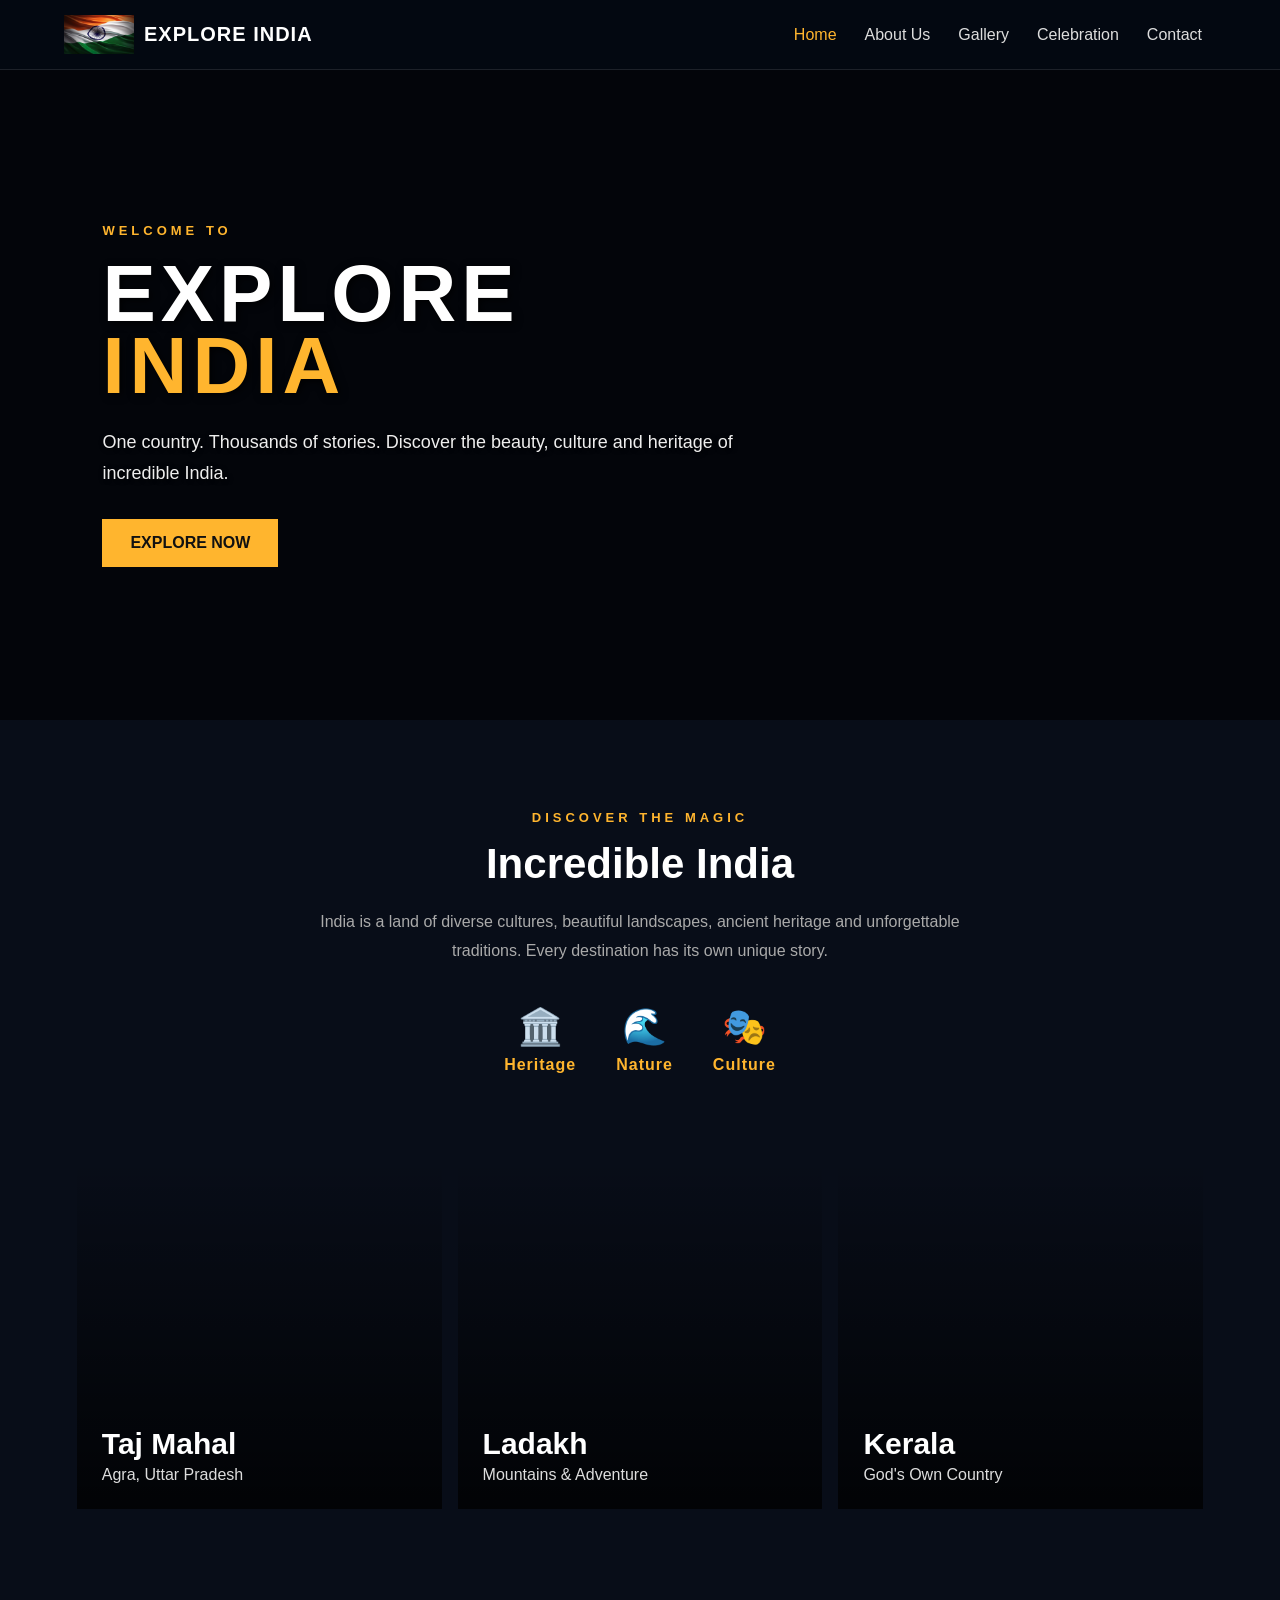
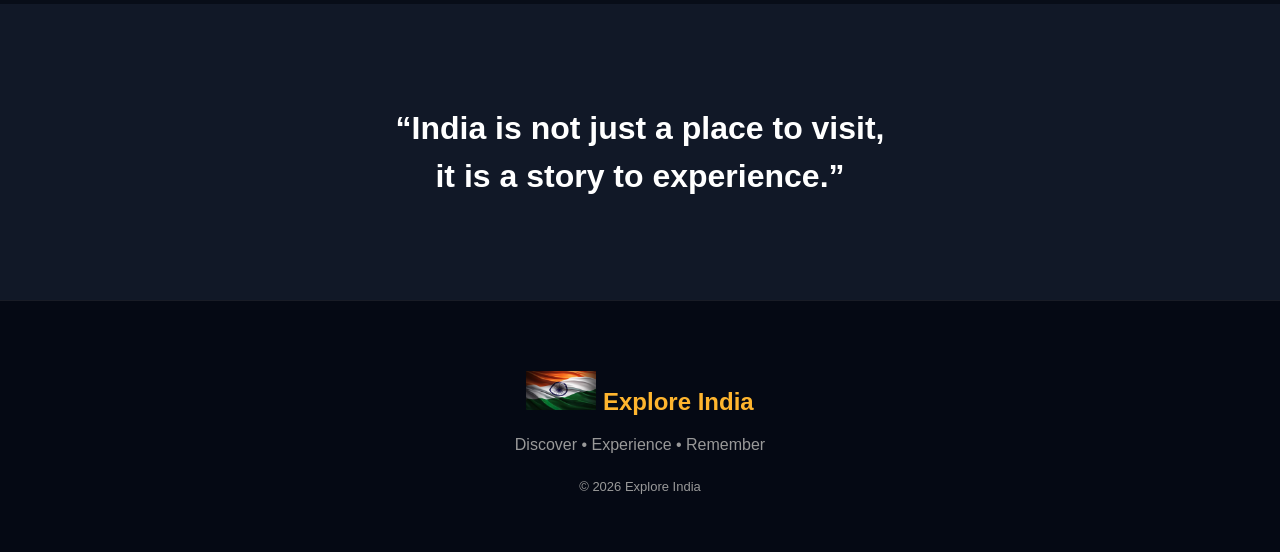
==== commit ac896778: "Fix website pages and responsive styles using only HTML and CSS" ====
--- a/index.html
+++ b/index.html
@@ -3,18 +3,16 @@
 <head>
     <meta charset="UTF-8">
     <meta name="viewport" content="width=device-width, initial-scale=1.0">
-    <title> EXPLORE INDIA</title>
+    <meta name="description" content="Explore India's destinations, culture, heritage and traditions.">
+    <title>Explore India</title>
     <link rel="stylesheet" href="w3.css">
     <link rel="stylesheet" href="style.css">
 </head>
 <body>
-    <nav class="navbar">
-        <div class="logo">
-            <img src="flag.jpg" width="70px" alt="Explore India flag"> EXPLORE INDIA
-        </div>
-
+    <nav class="navbar" aria-label="Main navigation">
+        <a class="logo" href="index.html"><img src="flag.jpg" width="70" alt="Indian flag">EXPLORE INDIA</a>
         <div class="nav-links">
-            <a class="active" href="index.html">Home</a>
+            <a class="active" href="index.html" aria-current="page">Home</a>
             <a href="about.html">About Us</a>
             <a href="gallery.html">Gallery</a>
             <a href="celebration.html">Celebration</a>
@@ -22,105 +20,56 @@
         </div>
     </nav>
 
-    <section class="hero">
-        <div class="video-overlay">
-            <video class="bg-video" autoplay muted loop playsinline>
-                <source src="https://res.cloudinary.com/nxivxf77/video/upload/v1793941244/premmandir.mp4">
+    <main>
+        <section class="hero">
+            <video class="bg-video" autoplay muted loop playsinline aria-hidden="true">
+                <source src="https://res.cloudinary.com/nxivxf77/video/upload/v1793941244/premmandir.mp4" type="video/mp4">
             </video>
-        </div>
+            <div class="video-overlay" aria-hidden="true"></div>
+            <div class="hero-content">
+                <p class="small-title">WELCOME TO</p>
+                <h1>EXPLORE<br><span>INDIA</span></h1>
+                <p>One country. Thousands of stories. Discover the beauty, culture and heritage of incredible India.</p>
+                <a href="gallery.html" class="explore-btn">EXPLORE NOW</a>
+            </div>
+        </section>
 
-        <div class="hero-content">
-            <p class="small-title">WELCOME TO</p>
+        <section class="intro w3-container">
+            <p class="section-small">DISCOVER THE MAGIC</p>
+            <h2>Incredible India</h2>
+            <p class="intro-text">India is a land of diverse cultures, beautiful landscapes, ancient heritage and unforgettable traditions. Every destination has its own unique story.</p>
+            <div class="intro-highlights">
+                <div class="intro-item"><span aria-hidden="true">🏛️</span><h3>Heritage</h3></div>
+                <div class="intro-item"><span aria-hidden="true">🌊</span><h3>Nature</h3></div>
+                <div class="intro-item"><span aria-hidden="true">🎭</span><h3>Culture</h3></div>
+            </div>
+        </section>
 
-            <h1>
-                EXPLORE<br>
-                <span>INDIA </span>
-            </h1>
+        <section class="destination-section w3-container" aria-label="Featured destinations">
+            <div class="w3-row-padding">
+                <div class="w3-third"><article class="place-card">
+                    <video autoplay muted loop playsinline class="card-video" aria-hidden="true"><source src="https://res.cloudinary.com/nxivxf77/video/upload/v1793941381/tajmahal.mp4" type="video/mp4"></video>
+                    <div><h2>Taj Mahal</h2><p>Agra, Uttar Pradesh</p></div>
+                </article></div>
+                <div class="w3-third"><article class="place-card">
+                    <video autoplay muted loop playsinline class="card-video" aria-hidden="true"><source src="https://res.cloudinary.com/nxivxf77/video/upload/v1793941648/ladakh.mp4" type="video/mp4"></video>
+                    <div><h2>Ladakh</h2><p>Mountains &amp; Adventure</p></div>
+                </article></div>
+                <div class="w3-third"><article class="place-card">
+                    <video autoplay muted loop playsinline class="card-video" aria-hidden="true"><source src="https://res.cloudinary.com/nxivxf77/video/upload/v1793941556/kerala.mp4" type="video/mp4"></video>
+                    <div><h2>Kerala</h2><p>God's Own Country</p></div>
+                </article></div>
+            </div>
+        </section>
 
-            <p>
-                One Countries. Thousands Of Stories.
-                Discover the beauty, culture and heritage of incredible India.
-            </p>
-
-            <a href="gallery.html" class="explore-btn">
-                EXPLORE NOW
-            </a>
-        </div>
-    </section>
-
-    <br>
-    <br>
-
-    <section class="intro w3-container">
-        <p class="section-small">DISCOVER THE MAGIC</p>
-        <h2>Incredible India</h2>
-        <p class="intro-text">India is a land of diverse culture, beautiful landscape, ancient heritage and unforgettable tradition. Every destination has its own unique story.</p>
-
-        <div class="intro-highlights">
-            <div class="intro-item">
-                <span>🏛️</span>
-                <h4>Heritage</h4>
-            </div>
-
-            <div class="intro-item">
-                <span>🌊</span>
-                <h4>Nature</h4>
-            </div>
-
-            <div class="intro-item">
-                <span>🎭</span>
-                <h4>Culture</h4>
-            </div>
-        </div>
-    </section>
-
-    <section class="destination-section w3-container">
-        <div class="w3-row-padding">
-            <div class="w3-third">
-                <div class="place-card">
-                    <video autoplay muted loop playsinline class="card-video">
-                        <source src="https://res.cloudinary.com/nxivxf77/video/upload/v1793941381/tajmahal.mp4">
-                    </video>
-                    <div>
-                        <h3>Taj Mahal</h3>
-                        <p>Agra, Uttar Pradesh</p>
-                    </div>
-                </div>
-            </div>
-
-            <div class="w3-third">
-                <div class="place-card">
-                    <video autoplay muted loop playsinline class="card-video">
-                        <source src="https://res.cloudinary.com/nxivxf77/video/upload/v1793941648/ladakh.mp4">
-                    </video>
-                    <div>
-                        <h3>Ladakh</h3>
-                        <p>Mountains & Adventure</p>
-                    </div>
-                </div>
-            </div>
-
-            <div class="w3-third">
-                <div class="place-card">
-                    <video autoplay muted loop playsinline class="card-video">
-                        <source src="https://res.cloudinary.com/nxivxf77/video/upload/v1793941556/kerala.mp4">
-                    </video>
-                    <div>
-                        <h3>Kerala</h3>
-                        <p>God's Own Country</p>
-                    </div>
-                </div>
-            </div>
-        </div>
-    </section>
-
-    <section class="quote-section">
-        <h2>"India is not just a place to visit,<br> it is a story to experience"</h2>
-    </section>
+        <section class="quote-section">
+            <h2>“India is not just a place to visit,<br>it is a story to experience.”</h2>
+        </section>
+    </main>
 
     <footer>
-        <h3><img src="flag.jpg" width="70px" alt="Explore India flag"> Explore India</h3>
-        <p>Discover. Experience. Remember</p>
+        <h2><img src="flag.jpg" width="70" alt="Indian flag"> Explore India</h2>
+        <p>Discover • Experience • Remember</p>
         <p class="copyright">© 2026 Explore India</p>
     </footer>
 </body>
--- a/style.css
+++ b/style.css
@@ -1,684 +1,137 @@
-* {
-    box-sizing: border-box;
-}
+/* Explore India site styles */
+* { box-sizing: border-box; }
+html { scroll-behavior: smooth; overflow-x: hidden; }
+body { margin: 0; padding-top: 70px; font-family: Arial, sans-serif; background: #080d18; color: #fff; }
+img, video { max-width: 100%; }
+a { color: inherit; }
 
-html {
-    scroll-behavior: smooth;
-    overflow-x: hidden;
-}
+/* Shared navigation */
+.navbar { position: fixed; inset: 0 0 auto; z-index: 20; min-height: 70px; background: rgba(4,9,18,.98); display: flex; align-items: center; justify-content: space-between; gap: 16px; padding: 0 5%; border-bottom: 1px solid rgba(255,255,255,.1); }
+.logo { display: flex; align-items: center; gap: 10px; color: #fff; font-size: 20px; font-weight: bold; letter-spacing: 1px; white-space: nowrap; text-decoration: none; }
+.logo img { width: 70px; height: auto; }
+.nav-links { display: flex; flex-wrap: wrap; justify-content: flex-end; }
+.nav-links a { color: #ddd; text-decoration: none; padding: 25px 14px; white-space: nowrap; transition: color .3s; }
+.nav-links a:hover, .nav-links a.active { color: #ffb52e; }
+.nav-links a:focus-visible, .logo:focus-visible, .explore-btn:focus-visible, .send-btn:focus-visible { outline: 2px solid #ffb52e; outline-offset: 3px; }
 
-body {
-    margin: 0;
-    padding-top: 70px;
-    font-family: Arial, sans-serif;
-    background: #080d18;
-    color: #fff;
-}
+/* Home hero */
+.hero { min-height: 650px; display: flex; align-items: center; padding: 60px 8%; position: relative; overflow: hidden; }
+.bg-video { position: absolute; inset: 0; width: 100%; height: 100%; object-fit: cover; z-index: 0; }
+.video-overlay { position: absolute; inset: 0; background: rgba(0,0,0,.58); z-index: 1; pointer-events: none; }
+.hero-content { max-width: 650px; position: relative; z-index: 2; }
+.small-title, .section-small { color: #ffb52e; letter-spacing: 4px; font-size: 13px; font-weight: bold; margin: 0 0 10px; }
+.hero h1 { font-size: 80px; line-height: .9; margin: 20px 0 25px; letter-spacing: 5px; text-shadow: 2px 2px 8px rgba(0,0,0,.9); }
+.hero h1 span { color: #ffb52e; }
+.hero-content > p:not(.small-title) { color: #eee; font-size: 18px; line-height: 1.7; margin: 0 0 10px; text-shadow: 1px 1px 5px rgba(0,0,0,.9); }
+.explore-btn { display: inline-block; margin-top: 20px; padding: 15px 28px; background: #ffb52e; color: #111; text-decoration: none; font-weight: bold; transition: .3s; }
+.explore-btn:hover { background: #fff; transform: translateY(-3px); }
 
-img, video {
-    max-width: 100%;
-    display: block;
-}
+/* Home introduction and destination cards */
+.intro { text-align: center; padding: 90px 10% 50px; }
+.intro h2, .about-section h2, .contact-section h2 { font-size: 42px; margin: 15px 0 20px; }
+.intro-text { max-width: 700px; margin: 0 auto; color: #aaa; line-height: 1.8; }
+.intro-highlights { display: flex; justify-content: center; gap: 40px; margin-top: 40px; flex-wrap: wrap; }
+.intro-item { text-align: center; }
+.intro-item span { display: block; font-size: 36px; margin-bottom: 8px; }
+.intro-item h3 { margin: 0; color: #ffb52e; font-size: 16px; letter-spacing: 1px; }
+.destination-section { padding: 20px 6% 80px; }
+.place-card { height: 350px; margin: 15px 0; display: flex; align-items: flex-end; padding: 25px; position: relative; overflow: hidden; }
+.card-video { position: absolute; inset: 0; width: 100%; height: 100%; object-fit: cover; z-index: 0; }
+.place-card::after { content: ""; position: absolute; inset: 0; background: linear-gradient(transparent, rgba(0,0,0,.78)); z-index: 1; pointer-events: none; }
+.place-card > div { position: relative; z-index: 2; }
+.place-card h2 { font-size: 30px; margin: 0; }
+.place-card p { color: #ddd; margin: 5px 0 0; }
+.quote-section { padding: 100px 20px; text-align: center; background: #111827; }
+.quote-section h2 { font-size: 32px; line-height: 1.5; margin: 0; }
 
-.navbar {
-    position: fixed;
-    inset: 0 0 auto;
-    z-index: 9999;
-    min-height: 70px;
-    background: rgba(4, 9, 18, .98);
-    display: flex;
-    align-items: center;
-    justify-content: space-between;
-    gap: 16px;
-    padding: 0 5%;
-    border-bottom: 1px solid rgba(255,255,255,.1);
-}
+/* Inner page headers */
+.page-header { min-height: 550px; display: flex; flex-direction: column; justify-content: center; align-items: center; text-align: center; position: relative; overflow: hidden; background: #0a0f1a; padding: 30px 20px; }
+.page-header .bg-video { z-index: 0; }
+.page-header .header-overlay { position: absolute; inset: 0; background: rgba(0,0,0,.58); z-index: 1; pointer-events: none; }
+.page-header p, .page-header h1 { position: relative; z-index: 2; }
+.page-header p { color: #ffb52e; letter-spacing: 5px; font-size: 13px; margin: 0 0 10px; }
+.page-header h1 { font-size: 55px; margin: 10px 0 0; color: #fff; text-shadow: 2px 2px 8px #000; }
 
-.logo {
-    display: flex;
-    align-items: center;
-    gap: 10px;
-    font-size: 20px;
-    font-weight: bold;
-    letter-spacing: 1px;
-    white-space: nowrap;
-}
+/* About page */
+.about-section { padding: 90px 8%; }
+.about-section p { color: #aaa; line-height: 1.8; margin: 0 0 15px; }
+.about-box { padding: 50px; margin: 20px 0; text-align: center; border: 1px solid rgba(255,181,46,.4); background: #101827; font-size: 16px; }
+.about-box img { height: auto; }
+.about-box h3 { margin: 0 0 15px; }
+.about-box p { margin: 0; }
+.features { background: #101827; padding: 80px 7%; text-align: center; }
+.features > h2 { font-size: 38px; margin: 0 0 40px; }
+.feature-card { padding: 35px 20px; margin: 10px 0; background: #080d18; min-height: 220px; }
+.feature-card span { font-size: 45px; }
+.feature-card h3 { color: #ffb52e; margin: 15px 0 10px; }
+.feature-card p { color: #aaa; line-height: 1.6; margin: 0; }
 
-.nav-links {
-    display: flex;
-    flex-wrap: wrap;
-    justify-content: flex-end;
-}
+/* Gallery and festival cards */
+.gallery-section { padding: 70px 7%; }
+.gallery-title { text-align: center; font-size: 42px; margin: 0 0 40px; }
+.center { text-align: center; }
+.gallery-card, .festival-image { height: 340px; margin: 15px 0; position: relative; display: flex; align-items: flex-end; padding: 25px; overflow: hidden; transition: transform .3s; }
+.gallery-card:hover, .festival-image:hover { transform: translateY(-5px); }
+.gallery-card::after, .festival-image::after { content: ""; position: absolute; inset: 0; background: linear-gradient(transparent 25%, rgba(0,0,0,.88)); z-index: 1; pointer-events: none; }
+.gallery-text, .festival-image > div { position: relative; z-index: 2; }
+.gallery-text h3, .festival-image h2 { margin: 0; font-size: 25px; }
+.gallery-text p, .festival-image p { color: #ddd; margin: 5px 0 0; }
+.celebration-header { position: relative; }
+.festival-intro { text-align: center; padding: 80px 20px 40px; }
+.festival-intro h2 { font-size: 42px; }
+.festival-intro > p:last-child { color: #aaa; max-width: 600px; margin: 15px auto 0; line-height: 1.7; }
+.festival-gallery { padding: 20px 7% 80px; }
 
-.nav-links a {
-    color: #ddd;
-    text-decoration: none;
-    padding: 25px 14px;
-    white-space: nowrap;
-    transition: color .3s;
-}
+/* Contact page */
+.contact-section { padding: 90px 8%; }
+.contact-info p { color: #aaa; line-height: 1.7; margin: 0 0 15px; }
+.contact-info a { color: #ffcf70; }
+.contact-item { margin-top: 30px; }
+.contact-item strong { color: #ffb52e; }
+.contact-form { background: #101827; padding: 35px; margin-top: 20px; }
+.contact-form h3 { font-size: 28px; margin: 0 0 10px; }
+.contact-form label { display: block; margin: 20px 0 7px; }
+.contact-form input, .contact-form textarea { display: block; background: #080d18; color: #fff; border: 1px solid #334155; padding: 14px; width: 100%; font: inherit; }
+.contact-form textarea { min-height: 130px; resize: vertical; }
+.contact-form input:focus, .contact-form textarea:focus { border-color: #ffb52e; outline: 2px solid rgba(255,181,46,.25); }
+.form-note { color: #aaa; font-size: 13px; line-height: 1.5; }
+.send-btn { margin-top: 25px; padding: 14px 25px; background: #ffb52e; color: #111; border: 0; font-weight: bold; cursor: pointer; transition: .3s; }
+.send-btn:hover { background: #fff; transform: translateY(-3px); }
 
-.nav-links a:hover,
-.nav-links a.active {
-    color: #ffb52e;
-}
-
-.hero {
-    min-height: 650px;
-    display: flex;
-    align-items: center;
-    padding: 60px 8%;
-    position: relative;
-    overflow: hidden;
-}
-
-.bg-video {
-    position: absolute;
-    inset: 0;
-    width: 100%;
-    height: 100%;
-    object-fit: cover;
-    z-index: 0;
-}
-
-.video-overlay {
-    position: absolute;
-    inset: 0;
-    background: rgba(0,0,0,.6);
-    z-index: 1;
-}
-
-.hero-content {
-    max-width: 650px;
-    position: relative;
-    z-index: 2;
-}
-
-.small-title,
-.section-small {
-    color: #ffb52e;
-    letter-spacing: 4px;
-    font-size: 13px;
-    font-weight: bold;
-    margin: 0 0 10px;
-}
-
-.hero h1 {
-    font-size: 80px;
-    line-height: .9;
-    margin: 20px 0 25px;
-    letter-spacing: 5px;
-    text-shadow: 2px 2px 8px rgba(0,0,0,.9);
-}
-
-.hero h1 span { color: #ffb52e; }
-
-.hero-content > p:not(.small-title) {
-    color: #eee;
-    font-size: 18px;
-    line-height: 1.7;
-    margin: 0 0 10px;
-    text-shadow: 1px 1px 5px rgba(0,0,0,.9);
-}
-
-.explore-btn {
-    display: inline-block;
-    margin-top: 20px;
-    padding: 15px 28px;
-    background: #ffb52e;
-    color: #111;
-    text-decoration: none;
-    font-weight: bold;
-    transition: .3s;
-}
-
-.explore-btn:hover {
-    background: #fff;
-    transform: translateY(-3px);
-}
-
-.intro {
-    text-align: center;
-    padding: 90px 10% 50px;
-}
-
-.intro h2,
-.about-section h2,
-.contact-section h2,
-.festival-intro h2,
-.gallery-title {
-    font-size: 42px;
-    margin: 15px 0 20px;
-}
-
-.intro-text {
-    max-width: 700px;
-    margin: 0 auto;
-    color: #aaa;
-    line-height: 1.8;
-}
-
-.intro-highlights {
-    display: flex;
-    justify-content: center;
-    gap: 40px;
-    margin-top: 40px;
-    flex-wrap: wrap;
-}
-
-.intro-item {
-    text-align: center;
-}
-
-.intro-item span {
-    display: block;
-    font-size: 36px;
-    margin-bottom: 8px;
-}
-
-.intro-item h4 {
-    margin: 0;
-    color: #ffb52e;
-    font-size: 16px;
-    letter-spacing: 1px;
-}
-
-.destination-section {
-    padding: 20px 6% 80px;
-}
-
-.place-card {
-    height: 350px;
-    margin: 15px 0;
-    display: flex;
-    align-items: flex-end;
-    padding: 25px;
-    position: relative;
-    overflow: hidden;
-}
-
-.card-video {
-    position: absolute;
-    inset: 0;
-    width: 100%;
-    height: 100%;
-    object-fit: cover;
-    z-index: 0;
-}
-
-.place-card::after {
-    content: "";
-    position: absolute;
-    inset: 0;
-    background: linear-gradient(transparent, rgba(0,0,0,.75));
-    z-index: 1;
-}
-
-.place-card > div {
-    position: relative;
-    z-index: 2;
-}
-
-.place-card h3 {
-    font-size: 30px;
-    margin: 0;
-}
-
-.place-card p {
-    color: #ddd;
-    margin: 5px 0 0;
-}
-
-.quote-section {
-    padding: 100px 20px;
-    text-align: center;
-    background: #111827;
-}
-
-.quote-section h2 {
-    font-size: 32px;
-    line-height: 1.5;
-    margin: 0;
-}
-
-.page-header {
-    min-height: 550px;
-    display: flex;
-    flex-direction: column;
-    justify-content: center;
-    align-items: center;
-    text-align: center;
-    position: relative;
-    overflow: hidden;
-    background: #0a0f1a;
-}
-
-.page-header .bg-video {
-    position: absolute;
-    inset: 0;
-    width: 100%;
-    height: 100%;
-    object-fit: cover;
-    z-index: 0;
-}
-
-.page-header .header-overlay {
-    position: absolute;
-    inset: 0;
-    background: rgba(0,0,0,.58);
-    z-index: 1;
-}
-
-.page-header p,
-.page-header h1 {
-    position: relative;
-    z-index: 2;
-}
-
-.page-header p {
-    color: #ffb52e;
-    letter-spacing: 5px;
-    font-size: 13px;
-    margin: 0 0 10px;
-}
-
-.page-header h1 {
-    font-size: 55px;
-    margin: 10px 0 0;
-    color: #fff;
-    text-shadow: 2px 2px 8px #000;
-}
-
-.about-section {
-    padding: 90px 8%;
-}
-
-.about-section p {
-    color: #aaa;
-    line-height: 1.8;
-    margin: 0 0 15px;
-}
-
-.about-box {
-    padding: 50px;
-    margin: 20px 0;
-    text-align: center;
-    border: 1px solid rgba(255,181,46,.4);
-    background: #101827;
-    font-size: 16px;
-}
-
-.about-icon {
-    font-size: 70px;
-    margin-bottom: 15px;
-}
-
-.about-box h3 {
-    margin: 0 0 15px;
-}
-
-.about-box p {
-    margin: 0;
-}
-
-.features {
-    background: #101827;
-    padding: 80px 7%;
-    text-align: center;
-}
-
-.features h2 {
-    font-size: 38px;
-    margin: 0 0 40px;
-}
-
-.feature-card {
-    padding: 35px 20px;
-    margin: 10px 0;
-    background: #080d18;
-    min-height: 220px;
-}
-
-.feature-card span {
-    font-size: 45px;
-}
-
-.feature-card h3 {
-    color: #ffb52e;
-    margin: 15px 0 10px;
-}
-
-.feature-card p {
-    color: #aaa;
-    line-height: 1.6;
-    margin: 0;
-}
-
-.gallery-section {
-    padding: 70px 7%;
-}
-
-.gallery-title {
-    text-align: center;
-    margin-bottom: 40px;
-}
-
-.center {
-    text-align: center;
-}
-
-.gallery-grid,
-.festival-gallery .w3-row-padding {
-    display: flex;
-    flex-wrap: wrap;
-    margin: 0 -12px;
-}
-
-.gallery-grid > .w3-third,
-.gallery-grid > .gallery-item,
-.festival-gallery .w3-row-padding > .w3-third,
-.festival-gallery .w3-row-padding > .w3-col {
-    width: 33.3333%;
-    padding: 0 12px;
-    box-sizing: border-box;
-}
-
-.gallery-card,
-.festival-image {
-    height: 340px;
-    margin: 12px 0;
-    position: relative;
-    display: flex;
-    align-items: flex-end;
-    padding: 25px;
-    overflow: hidden;
-    transition: transform .4s;
-}
-
-.gallery-card:hover,
-.festival-image:hover {
-    transform: translateY(-8px);
-}
-
-.gallery-card::after,
-.festival-image::after {
-    content: "";
-    position: absolute;
-    inset: 0;
-    background: linear-gradient(transparent 25%, rgba(0,0,0,.9));
-    z-index: 1;
-}
-
-.gallery-text,
-.festival-image > div {
-    position: relative;
-    z-index: 2;
-}
-
-.gallery-text h2 {
-    margin: 0;
-    font-size: 25px;
-}
-
-.gallery-text p,
-.festival-image p {
-    color: #ddd;
-    margin: 5px 0 0;
-}
-
-.festival-intro {
-    text-align: center;
-    padding: 80px 20px 40px;
-}
-
-.festival-intro h2 {
-    font-size: 42px;
-}
-
-.festival-intro > p:last-child {
-    color: #aaa;
-    max-width: 600px;
-    margin: 15px auto 0;
-}
-
-.festival-gallery {
-    padding: 20px 7% 80px;
-}
-
-.festival-image h3 {
-    font-size: 27px;
-    margin: 0;
-}
-
-.contact-section {
-    padding: 90px 8%;
-}
-
-.contact-info p {
-    color: #aaa;
-    line-height: 1.7;
-    margin: 0 0 15px;
-}
-
-.contact-item {
-    margin-top: 30px;
-}
-
-.contact-item strong {
-    color: #ffb52e;
-}
-
-.contact-form {
-    background: #101827;
-    padding: 35px;
-    margin-top: 20px;
-}
-
-.contact-form h3 {
-    font-size: 28px;
-    margin: 0 0 10px;
-}
-
-.contact-form label {
-    display: block;
-    margin: 20px 0 7px;
-}
-
-.contact-form input,
-.contact-form textarea {
-    background: #080d18;
-    color: #fff;
-    border: 1px solid #334155;
-    padding: 14px;
-    width: 100%;
-}
-
-.contact-form textarea {
-    height: 130px;
-    resize: vertical;
-}
-
-.contact-form input:focus,
-.contact-form textarea:focus {
-    border-color: #ffb52e;
-    outline: 2px solid rgba(255,181,46,.25);
-}
-
-.send-btn {
-    margin-top: 25px;
-    padding: 14px 25px;
-    background: #ffb52e;
-    border: 0;
-    font-weight: bold;
-    cursor: pointer;
-    transition: .3s;
-}
-
-.send-btn:hover {
-    background: #fff;
-    transform: translateY(-3px);
-}
-
-.stats-section {
-    padding: 60px 7%;
-    text-align: center;
-    background: #080d18;
-}
-
-.stat-card {
-    padding: 30px 15px;
-    margin: 10px 0;
-    background: #101827;
-    border: 1px solid rgba(255,181,46,.3);
-    min-height: 140px;
-}
-
-.stat-card h3 {
-    font-size: 38px;
-    color: #ffb52e;
-    margin: 0;
-}
-
-.stat-card p {
-    color: #aaa;
-    margin: 8px 0 0;
-}
-
-footer {
-    text-align: center;
-    padding: 50px 20px;
-    background: #050914;
-    border-top: 1px solid rgba(255,255,255,.08);
-}
-
-footer h3 {
-    color: #ffb52e;
-}
-
-footer p {
-    color: #999;
-    margin: 8px 0;
-}
-
-.copyright {
-    font-size: 13px;
-    margin-top: 25px;
-}
-
-@media (max-width: 900px) {
-    .gallery-grid > .w3-third,
-    .gallery-grid > .gallery-item,
-    .festival-gallery .w3-row-padding > .w3-third,
-    .festival-gallery .w3-row-padding > .w3-col {
-        width: 50%;
-    }
-}
+/* Statistics and footer */
+.stats-section { padding: 60px 7%; text-align: center; background: #080d18; }
+.stat-card { padding: 30px 15px; margin: 10px 0; background: #101827; border: 1px solid rgba(255,181,46,.3); min-height: 140px; }
+.stat-card h3 { font-size: 38px; color: #ffb52e; margin: 0; }
+.stat-card p { color: #aaa; margin: 8px 0 0; }
+footer { text-align: center; padding: 50px 20px; background: #050914; border-top: 1px solid rgba(255,255,255,.08); }
+footer h2 { color: #ffb52e; font-size: 24px; }
+footer p { color: #999; margin: 8px 0; }
+footer img { height: auto; }
+.copyright { font-size: 13px; margin-top: 25px; }
 
 @media (max-width: 700px) {
-    body {
-        padding-top: 120px;
-    }
-
-    .navbar {
-        flex-direction: column;
-        justify-content: center;
-        gap: 0;
-        padding: 10px;
-    }
-
-    .logo {
-        justify-content: center;
-        padding-bottom: 8px;
-        font-size: 17px;
-    }
-
-    .logo img {
-        width: 48px;
-    }
-
-    .nav-links {
-        justify-content: center;
-        width: 100%;
-    }
-
-    .nav-links a {
-        padding: 9px 8px;
-        font-size: 13px;
-    }
-
-    .hero {
-        min-height: 550px;
-        padding: 40px 7%;
-    }
-
-    .hero h1 {
-        font-size: 50px;
-    }
-
-    .hero-content > p:not(.small-title) {
-        font-size: 16px;
-    }
-
-    .page-header {
-        min-height: 420px;
-    }
-
-    .page-header h1 {
-        font-size: 38px;
-    }
-
-    .intro h2,
-    .about-section h2,
-    .contact-section h2,
-    .festival-intro h2,
-    .gallery-title {
-        font-size: 30px;
-    }
-
-    .contact-form {
-        margin-top: 40px;
-    }
-
-    .stat-card h3 {
-        font-size: 32px;
-    }
-
-    .intro-highlights {
-        gap: 25px;
-    }
-
-    .quote-section h2 {
-        font-size: 22px;
-    }
-
-    .place-card,
-    .gallery-card,
-    .festival-image {
-        height: 280px;
-    }
-
-    .about-box {
-        padding: 30px 20px;
-    }
-
-    .about-section,
-    .contact-section {
-        padding: 60px 5%;
-    }
-
-    .features,
-    .gallery-section,
-    .festival-gallery {
-        padding-left: 5%;
-        padding-right: 5%;
-    }
+    body { padding-top: 116px; }
+    .navbar { flex-direction: column; justify-content: center; gap: 0; padding: 8px 10px; }
+    .logo { justify-content: center; padding-bottom: 6px; font-size: 17px; }
+    .logo img { width: 42px; }
+    .nav-links { justify-content: center; width: 100%; }
+    .nav-links a { padding: 8px 7px; font-size: 12px; }
+    .hero { min-height: 550px; padding: 40px 7%; }
+    .hero h1 { font-size: 50px; }
+    .hero-content > p:not(.small-title) { font-size: 16px; }
+    .page-header { min-height: 420px; }
+    .page-header h1 { font-size: 38px; }
+    .intro h2, .about-section h2, .contact-section h2, .festival-intro h2, .gallery-title { font-size: 30px; }
+    .contact-form { margin-top: 30px; padding: 25px 20px; }
+    .stat-card h3 { font-size: 32px; }
+    .intro-highlights { gap: 25px; }
+    .quote-section h2 { font-size: 22px; }
+    .place-card, .gallery-card, .festival-image { height: 280px; }
+    .about-box { padding: 30px 20px; }
+    .about-section, .contact-section { padding: 60px 5%; }
+    .features, .gallery-section, .festival-gallery { padding-left: 5%; padding-right: 5%; }
 }
-
-@media (max-width: 600px) {
-    .gallery-grid > .w3-third,
-    .gallery-grid > .gallery-item,
-    .festival-gallery .w3-row-padding > .w3-third,
-    .festival-gallery .w3-row-padding > .w3-col {
-        width: 100%;
-    }
+@media (prefers-reduced-motion: reduce) {
+    html { scroll-behavior: auto; }
+    *, *::before, *::after { transition-duration: .01ms !important; }
 }
